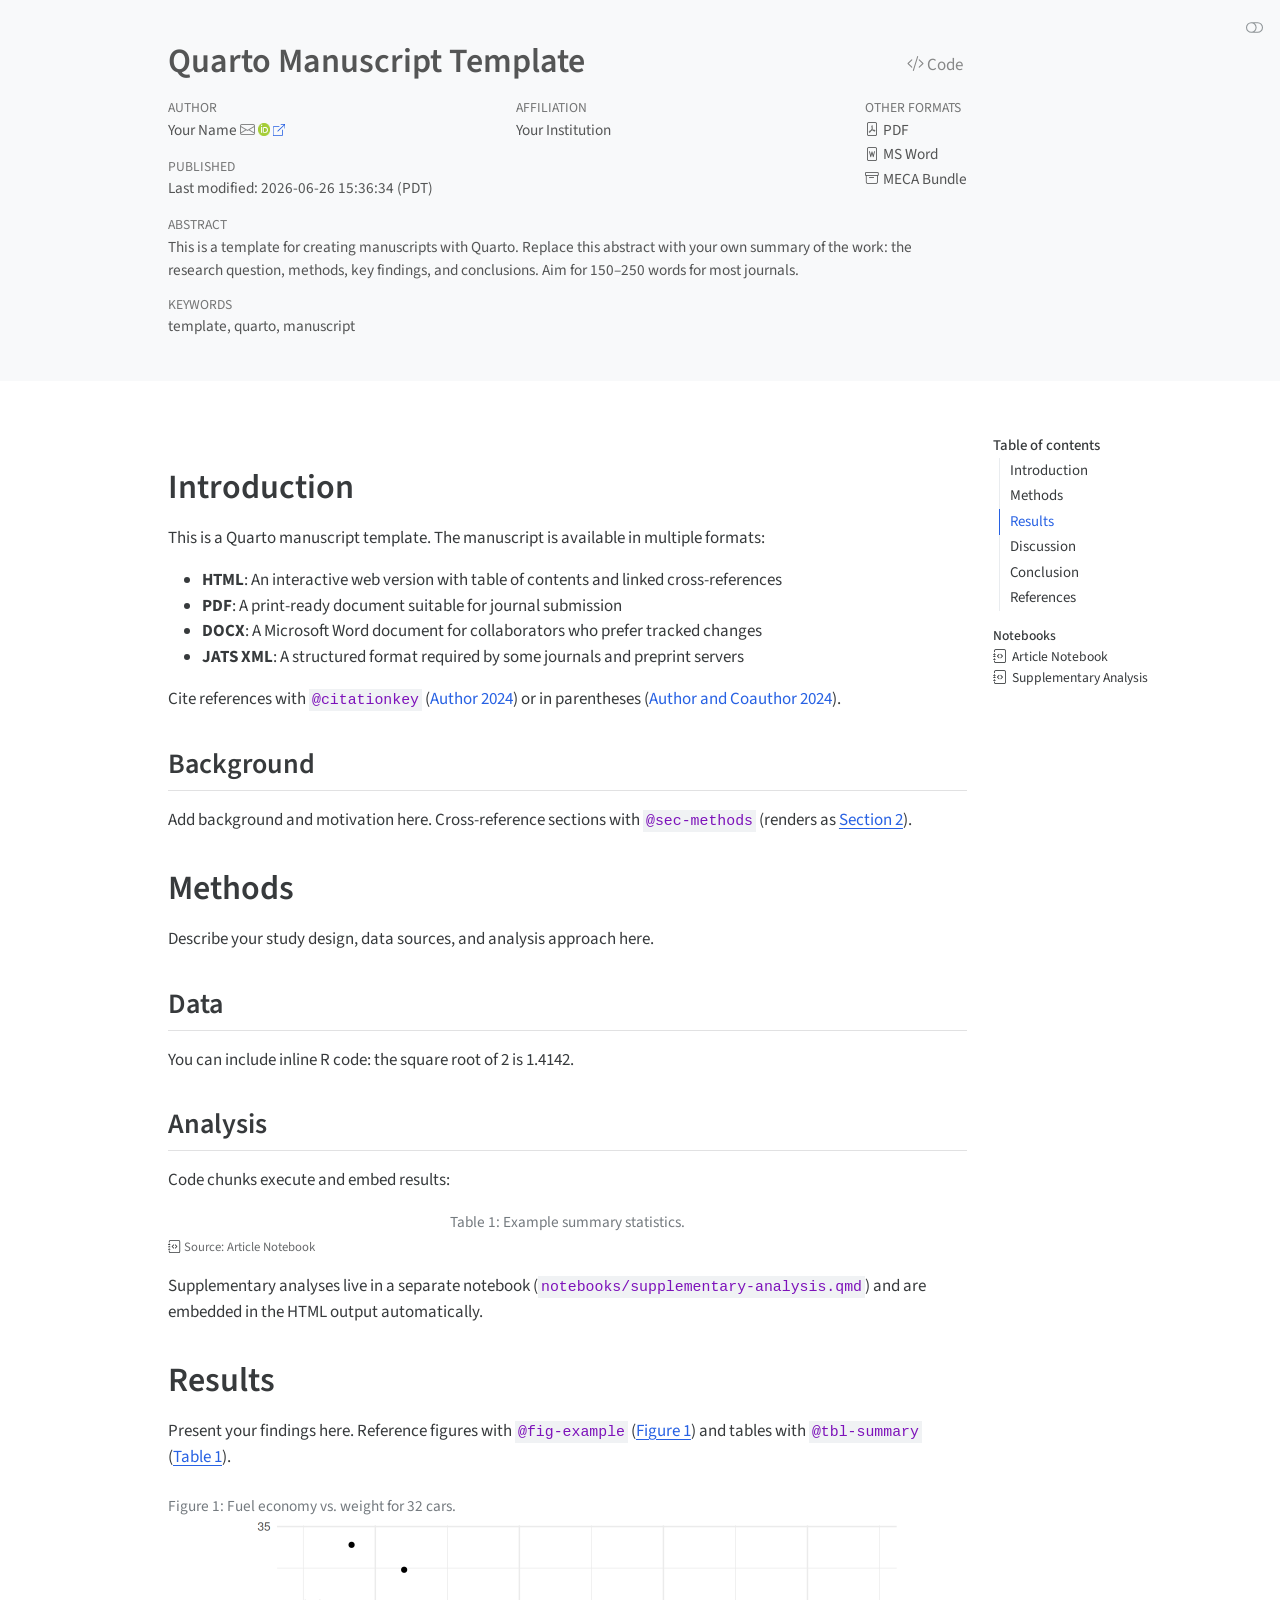
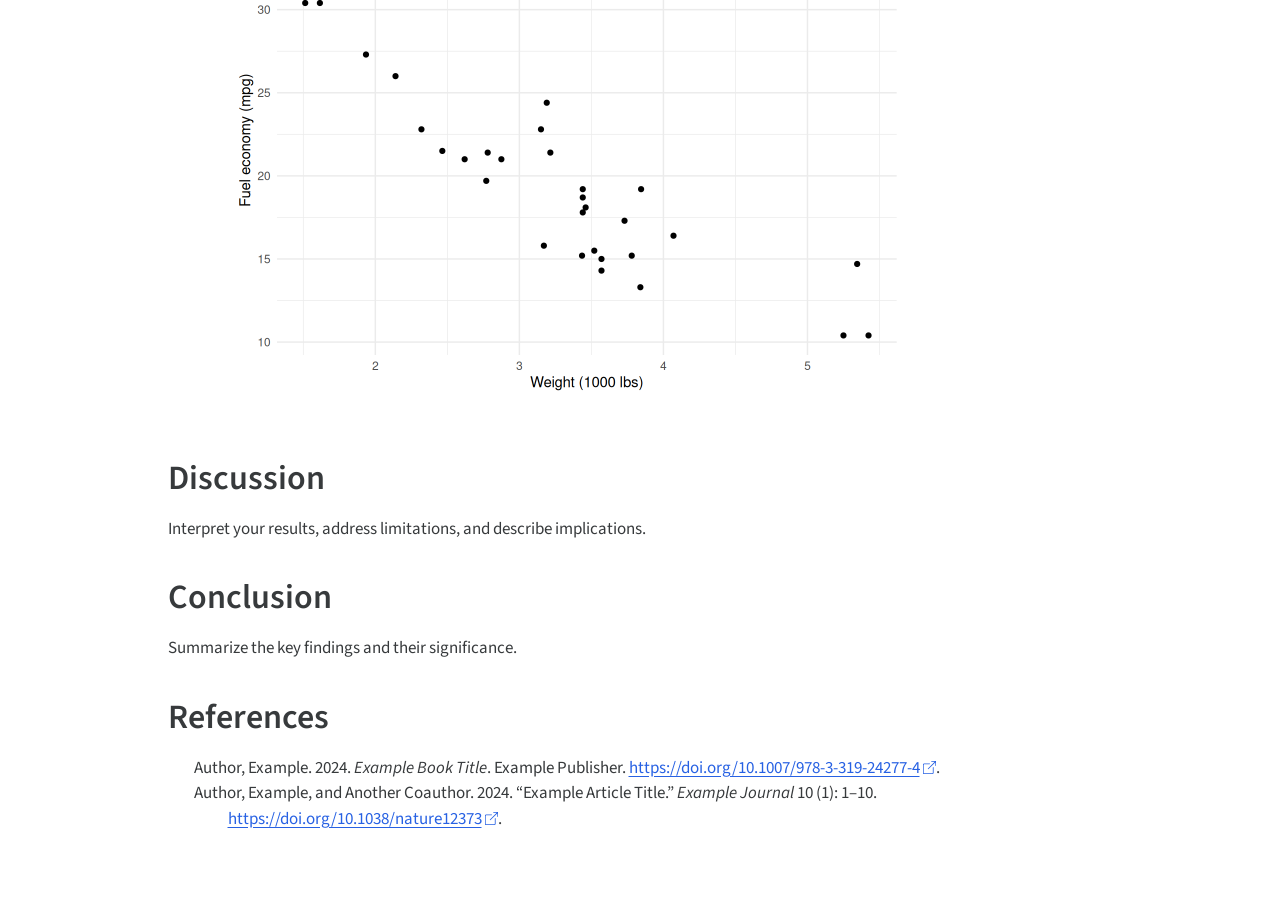
==== pr-preview/pr-2/index.html @ 38226bb6 "Deploy preview for PR 2 🛫" ====
<!DOCTYPE html>
<html xmlns="http://www.w3.org/1999/xhtml" lang="en" xml:lang="en"><head>

<meta charset="utf-8">
<meta name="generator" content="quarto-1.9.38">

<meta name="viewport" content="width=device-width, initial-scale=1.0, user-scalable=yes">

<meta name="author" content="Your Name">
<meta name="keywords" content="template, quarto, manuscript">

<title>Quarto Manuscript Template</title>
<style>
/* Default styles provided by pandoc.
** See https://pandoc.org/MANUAL.html#variables-for-html for config info.
*/
code{white-space: pre-wrap;}
span.smallcaps{font-variant: small-caps;}
div.columns{display: flex; gap: min(4vw, 1.5em);}
div.column{flex: auto; overflow-x: auto;}
div.hanging-indent{margin-left: 1.5em; text-indent: -1.5em;}
ul.task-list{list-style: none;}
ul.task-list li input[type="checkbox"] {
  width: 0.8em;
  margin: 0 0.8em 0.2em -1em; /* quarto-specific, see https://github.com/quarto-dev/quarto-cli/issues/4556 */ 
  vertical-align: middle;
}
/* CSS for syntax highlighting */
html { -webkit-text-size-adjust: 100%; }
pre > code.sourceCode { white-space: pre; position: relative; }
pre > code.sourceCode > span { display: inline-block; line-height: 1.25; }
pre > code.sourceCode > span:empty { height: 1.2em; }
.sourceCode { overflow: visible; }
code.sourceCode > span { color: inherit; text-decoration: inherit; }
div.sourceCode { margin: 1em 0; }
pre.sourceCode { margin: 0; }
@media screen {
div.sourceCode { overflow: auto; }
}
@media print {
pre > code.sourceCode { white-space: pre-wrap; }
pre > code.sourceCode > span { text-indent: -5em; padding-left: 5em; }
}
pre.numberSource code
  { counter-reset: source-line 0; }
pre.numberSource code > span
  { position: relative; left: -4em; counter-increment: source-line; }
pre.numberSource code > span > a:first-child::before
  { content: counter(source-line);
    position: relative; left: -1em; text-align: right; vertical-align: baseline;
    border: none; display: inline-block;
    -webkit-touch-callout: none; -webkit-user-select: none;
    -khtml-user-select: none; -moz-user-select: none;
    -ms-user-select: none; user-select: none;
    padding: 0 4px; width: 4em;
  }
pre.numberSource { margin-left: 3em;  padding-left: 4px; }
div.sourceCode
  {   }
@media screen {
pre > code.sourceCode > span > a:first-child::before { text-decoration: underline; }
}
/* CSS for citations */
div.csl-bib-body { }
div.csl-entry {
  clear: both;
}
.hanging-indent div.csl-entry {
  margin-left:2em;
  text-indent:-2em;
}
div.csl-left-margin {
  min-width:2em;
  float:left;
}
div.csl-right-inline {
  margin-left:2em;
  padding-left:1em;
}
div.csl-indent {
  margin-left: 2em;
}</style>


<script src="site_libs/clipboard/clipboard.min.js"></script>
<script src="site_libs/quarto-html/quarto.js" type="module"></script>
<script src="site_libs/quarto-html/tabsets/tabsets.js" type="module"></script>
<script src="site_libs/quarto-html/popper.min.js"></script>
<script src="site_libs/quarto-html/tippy.umd.min.js"></script>
<script src="site_libs/quarto-html/anchor.min.js"></script>
<link href="site_libs/quarto-html/tippy.css" rel="stylesheet">
<link href="site_libs/quarto-html/quarto-syntax-highlighting-c875dbb4c9335aca9cc352e974a4ec92.css" rel="stylesheet" class="quarto-color-scheme" id="quarto-text-highlighting-styles">
<link href="site_libs/quarto-html/quarto-syntax-highlighting-dark-c875dbb4c9335aca9cc352e974a4ec92.css" rel="stylesheet" class="quarto-color-scheme quarto-color-alternate" id="quarto-text-highlighting-styles">
<link href="site_libs/quarto-html/quarto-syntax-highlighting-c875dbb4c9335aca9cc352e974a4ec92.css" rel="stylesheet" class="quarto-color-scheme-extra" id="quarto-text-highlighting-styles">
<script src="site_libs/bootstrap/bootstrap.min.js"></script>
<link href="site_libs/bootstrap/bootstrap-icons.css" rel="stylesheet">
<link href="site_libs/bootstrap/bootstrap-bc018232470c792a21d55ba60b0a0cb7.min.css" rel="stylesheet" append-hash="true" class="quarto-color-scheme" id="quarto-bootstrap" data-mode="light">
<link href="site_libs/bootstrap/bootstrap-dark-ad9184bf8e36a418bfd6f385e3dc18bb.min.css" rel="stylesheet" append-hash="true" class="quarto-color-scheme quarto-color-alternate" id="quarto-bootstrap" data-mode="dark">
<link href="site_libs/bootstrap/bootstrap-bc018232470c792a21d55ba60b0a0cb7.min.css" rel="stylesheet" append-hash="true" class="quarto-color-scheme-extra" id="quarto-bootstrap" data-mode="light">
<script src="site_libs/quarto-contrib/glightbox/glightbox.min.js"></script>
<link href="site_libs/quarto-contrib/glightbox/glightbox.min.css" rel="stylesheet">
<link href="site_libs/quarto-contrib/glightbox/lightbox.css" rel="stylesheet">
<link href="site_libs/pagedtable-1.1/css/pagedtable.css" rel="stylesheet">
<script src="site_libs/pagedtable-1.1/js/pagedtable.js"></script>
<style>
div.callout-remark.callout {
  border-left-color: #AD1457;
}
div.callout-remark.callout-style-default .callout-header {
  background-color: rgba(173, 20, 87, 0.13);
}
div.callout-remark .callout-toggle::before {  background-image: url('data:image/svg+xml,<svg xmlns="http://www.w3.org/2000/svg" width="16" height="16" fill="rgb(33, 37, 41)" class="bi bi-chevron-down" viewBox="0 0 16 16"><path fill-rule="evenodd" d="M1.646 4.646a.5.5 0 0 1 .708 0L8 10.293l5.646-5.647a.5.5 0 0 1 .708.708l-6 6a.5.5 0 0 1-.708 0l-6-6a.5.5 0 0 1 0-.708z"/></svg>');}
div.callout-remark.callout-style-default .callout-icon::before, div.callout-remark.callout-titled .callout-icon::before {
  background-image: url('data:image/svg+xml,<svg xmlns="http://www.w3.org/2000/svg" width="16" height="16" fill="%23AD1457" class="bi bi-exclamation-triangle" viewBox="0 0 16 16"><path d="M7.938 2.016A.13.13 0 0 1 8.002 2a.13.13 0 0 1 .063.016.146.146 0 0 1 .054.057l6.857 11.667c.036.06.035.124.002.183a.163.163 0 0 1-.054.06.116.116 0 0 1-.066.017H1.146a.115.115 0 0 1-.066-.017.163.163 0 0 1-.054-.06.176.176 0 0 1 .002-.183L7.884 2.073a.147.147 0 0 1 .054-.057zm1.044-.45a1.13 1.13 0 0 0-1.96 0L.165 13.233c-.457.778.091 1.767.98 1.767h13.713c.889 0 1.438-.99.98-1.767L8.982 1.566z"/></svg>');
}
div.callout-def.callout {
  border-left-color: #1B5E20;
}
div.callout-def.callout-style-default .callout-header {
  background-color: rgba(27, 94, 32, 0.13);
}
div.callout-def .callout-toggle::before {  background-image: url('data:image/svg+xml,<svg xmlns="http://www.w3.org/2000/svg" width="16" height="16" fill="rgb(33, 37, 41)" class="bi bi-chevron-down" viewBox="0 0 16 16"><path fill-rule="evenodd" d="M1.646 4.646a.5.5 0 0 1 .708 0L8 10.293l5.646-5.647a.5.5 0 0 1 .708.708l-6 6a.5.5 0 0 1-.708 0l-6-6a.5.5 0 0 1 0-.708z"/></svg>');}
div.callout-def.callout-style-default .callout-icon::before, div.callout-def.callout-titled .callout-icon::before {
  background-image: url('data:image/svg+xml,<svg xmlns="http://www.w3.org/2000/svg" width="16" height="16" fill="%231B5E20" class="bi bi-exclamation-triangle" viewBox="0 0 16 16"><path d="M7.938 2.016A.13.13 0 0 1 8.002 2a.13.13 0 0 1 .063.016.146.146 0 0 1 .054.057l6.857 11.667c.036.06.035.124.002.183a.163.163 0 0 1-.054.06.116.116 0 0 1-.066.017H1.146a.115.115 0 0 1-.066-.017.163.163 0 0 1-.054-.06.176.176 0 0 1 .002-.183L7.884 2.073a.147.147 0 0 1 .054-.057zm1.044-.45a1.13 1.13 0 0 0-1.96 0L.165 13.233c-.457.778.091 1.767.98 1.767h13.713c.889 0 1.438-.99.98-1.767L8.982 1.566z"/></svg>');
}
div.callout-cor.callout {
  border-left-color: #00838F;
}
div.callout-cor.callout-style-default .callout-header {
  background-color: rgba(0, 131, 143, 0.13);
}
div.callout-cor .callout-toggle::before {  background-image: url('data:image/svg+xml,<svg xmlns="http://www.w3.org/2000/svg" width="16" height="16" fill="rgb(33, 37, 41)" class="bi bi-chevron-down" viewBox="0 0 16 16"><path fill-rule="evenodd" d="M1.646 4.646a.5.5 0 0 1 .708 0L8 10.293l5.646-5.647a.5.5 0 0 1 .708.708l-6 6a.5.5 0 0 1-.708 0l-6-6a.5.5 0 0 1 0-.708z"/></svg>');}
div.callout-cor.callout-style-default .callout-icon::before, div.callout-cor.callout-titled .callout-icon::before {
  background-image: url('data:image/svg+xml,<svg xmlns="http://www.w3.org/2000/svg" width="16" height="16" fill="%2300838F" class="bi bi-exclamation-triangle" viewBox="0 0 16 16"><path d="M7.938 2.016A.13.13 0 0 1 8.002 2a.13.13 0 0 1 .063.016.146.146 0 0 1 .054.057l6.857 11.667c.036.06.035.124.002.183a.163.163 0 0 1-.054.06.116.116 0 0 1-.066.017H1.146a.115.115 0 0 1-.066-.017.163.163 0 0 1-.054-.06.176.176 0 0 1 .002-.183L7.884 2.073a.147.147 0 0 1 .054-.057zm1.044-.45a1.13 1.13 0 0 0-1.96 0L.165 13.233c-.457.778.091 1.767.98 1.767h13.713c.889 0 1.438-.99.98-1.767L8.982 1.566z"/></svg>');
}
div.callout-lem.callout {
  border-left-color: #1565C0;
}
div.callout-lem.callout-style-default .callout-header {
  background-color: rgba(21, 101, 192, 0.13);
}
div.callout-lem .callout-toggle::before {  background-image: url('data:image/svg+xml,<svg xmlns="http://www.w3.org/2000/svg" width="16" height="16" fill="rgb(33, 37, 41)" class="bi bi-chevron-down" viewBox="0 0 16 16"><path fill-rule="evenodd" d="M1.646 4.646a.5.5 0 0 1 .708 0L8 10.293l5.646-5.647a.5.5 0 0 1 .708.708l-6 6a.5.5 0 0 1-.708 0l-6-6a.5.5 0 0 1 0-.708z"/></svg>');}
div.callout-lem.callout-style-default .callout-icon::before, div.callout-lem.callout-titled .callout-icon::before {
  background-image: url('data:image/svg+xml,<svg xmlns="http://www.w3.org/2000/svg" width="16" height="16" fill="%231565C0" class="bi bi-exclamation-triangle" viewBox="0 0 16 16"><path d="M7.938 2.016A.13.13 0 0 1 8.002 2a.13.13 0 0 1 .063.016.146.146 0 0 1 .054.057l6.857 11.667c.036.06.035.124.002.183a.163.163 0 0 1-.054.06.116.116 0 0 1-.066.017H1.146a.115.115 0 0 1-.066-.017.163.163 0 0 1-.054-.06.176.176 0 0 1 .002-.183L7.884 2.073a.147.147 0 0 1 .054-.057zm1.044-.45a1.13 1.13 0 0 0-1.96 0L.165 13.233c-.457.778.091 1.767.98 1.767h13.713c.889 0 1.438-.99.98-1.767L8.982 1.566z"/></svg>');
}
div.callout-exm.callout {
  border-left-color: #6A1B9A;
}
div.callout-exm.callout-style-default .callout-header {
  background-color: rgba(106, 27, 154, 0.13);
}
div.callout-exm .callout-toggle::before {  background-image: url('data:image/svg+xml,<svg xmlns="http://www.w3.org/2000/svg" width="16" height="16" fill="rgb(33, 37, 41)" class="bi bi-chevron-down" viewBox="0 0 16 16"><path fill-rule="evenodd" d="M1.646 4.646a.5.5 0 0 1 .708 0L8 10.293l5.646-5.647a.5.5 0 0 1 .708.708l-6 6a.5.5 0 0 1-.708 0l-6-6a.5.5 0 0 1 0-.708z"/></svg>');}
div.callout-exm.callout-style-default .callout-icon::before, div.callout-exm.callout-titled .callout-icon::before {
  background-image: url('data:image/svg+xml,<svg xmlns="http://www.w3.org/2000/svg" width="16" height="16" fill="%236A1B9A" class="bi bi-exclamation-triangle" viewBox="0 0 16 16"><path d="M7.938 2.016A.13.13 0 0 1 8.002 2a.13.13 0 0 1 .063.016.146.146 0 0 1 .054.057l6.857 11.667c.036.06.035.124.002.183a.163.163 0 0 1-.054.06.116.116 0 0 1-.066.017H1.146a.115.115 0 0 1-.066-.017.163.163 0 0 1-.054-.06.176.176 0 0 1 .002-.183L7.884 2.073a.147.147 0 0 1 .054-.057zm1.044-.45a1.13 1.13 0 0 0-1.96 0L.165 13.233c-.457.778.091 1.767.98 1.767h13.713c.889 0 1.438-.99.98-1.767L8.982 1.566z"/></svg>');
}
div.callout-cnj.callout {
  border-left-color: #558B2F;
}
div.callout-cnj.callout-style-default .callout-header {
  background-color: rgba(85, 139, 47, 0.13);
}
div.callout-cnj .callout-toggle::before {  background-image: url('data:image/svg+xml,<svg xmlns="http://www.w3.org/2000/svg" width="16" height="16" fill="rgb(33, 37, 41)" class="bi bi-chevron-down" viewBox="0 0 16 16"><path fill-rule="evenodd" d="M1.646 4.646a.5.5 0 0 1 .708 0L8 10.293l5.646-5.647a.5.5 0 0 1 .708.708l-6 6a.5.5 0 0 1-.708 0l-6-6a.5.5 0 0 1 0-.708z"/></svg>');}
div.callout-cnj.callout-style-default .callout-icon::before, div.callout-cnj.callout-titled .callout-icon::before {
  background-image: url('data:image/svg+xml,<svg xmlns="http://www.w3.org/2000/svg" width="16" height="16" fill="%23558B2F" class="bi bi-exclamation-triangle" viewBox="0 0 16 16"><path d="M7.938 2.016A.13.13 0 0 1 8.002 2a.13.13 0 0 1 .063.016.146.146 0 0 1 .054.057l6.857 11.667c.036.06.035.124.002.183a.163.163 0 0 1-.054.06.116.116 0 0 1-.066.017H1.146a.115.115 0 0 1-.066-.017.163.163 0 0 1-.054-.06.176.176 0 0 1 .002-.183L7.884 2.073a.147.147 0 0 1 .054-.057zm1.044-.45a1.13 1.13 0 0 0-1.96 0L.165 13.233c-.457.778.091 1.767.98 1.767h13.713c.889 0 1.438-.99.98-1.767L8.982 1.566z"/></svg>');
}
div.callout-proof.callout {
  border-left-color: #37474F;
}
div.callout-proof.callout-style-default .callout-header {
  background-color: rgba(55, 71, 79, 0.13);
}
div.callout-proof .callout-toggle::before {  background-image: url('data:image/svg+xml,<svg xmlns="http://www.w3.org/2000/svg" width="16" height="16" fill="rgb(33, 37, 41)" class="bi bi-chevron-down" viewBox="0 0 16 16"><path fill-rule="evenodd" d="M1.646 4.646a.5.5 0 0 1 .708 0L8 10.293l5.646-5.647a.5.5 0 0 1 .708.708l-6 6a.5.5 0 0 1-.708 0l-6-6a.5.5 0 0 1 0-.708z"/></svg>');}
div.callout-proof.callout-style-default .callout-icon::before, div.callout-proof.callout-titled .callout-icon::before {
  background-image: url('data:image/svg+xml,<svg xmlns="http://www.w3.org/2000/svg" width="16" height="16" fill="%2337474F" class="bi bi-exclamation-triangle" viewBox="0 0 16 16"><path d="M7.938 2.016A.13.13 0 0 1 8.002 2a.13.13 0 0 1 .063.016.146.146 0 0 1 .054.057l6.857 11.667c.036.06.035.124.002.183a.163.163 0 0 1-.054.06.116.116 0 0 1-.066.017H1.146a.115.115 0 0 1-.066-.017.163.163 0 0 1-.054-.06.176.176 0 0 1 .002-.183L7.884 2.073a.147.147 0 0 1 .054-.057zm1.044-.45a1.13 1.13 0 0 0-1.96 0L.165 13.233c-.457.778.091 1.767.98 1.767h13.713c.889 0 1.438-.99.98-1.767L8.982 1.566z"/></svg>');
}
div.callout-prp.callout {
  border-left-color: #827717;
}
div.callout-prp.callout-style-default .callout-header {
  background-color: rgba(130, 119, 23, 0.13);
}
div.callout-prp .callout-toggle::before {  background-image: url('data:image/svg+xml,<svg xmlns="http://www.w3.org/2000/svg" width="16" height="16" fill="rgb(33, 37, 41)" class="bi bi-chevron-down" viewBox="0 0 16 16"><path fill-rule="evenodd" d="M1.646 4.646a.5.5 0 0 1 .708 0L8 10.293l5.646-5.647a.5.5 0 0 1 .708.708l-6 6a.5.5 0 0 1-.708 0l-6-6a.5.5 0 0 1 0-.708z"/></svg>');}
div.callout-prp.callout-style-default .callout-icon::before, div.callout-prp.callout-titled .callout-icon::before {
  background-image: url('data:image/svg+xml,<svg xmlns="http://www.w3.org/2000/svg" width="16" height="16" fill="%23827717" class="bi bi-exclamation-triangle" viewBox="0 0 16 16"><path d="M7.938 2.016A.13.13 0 0 1 8.002 2a.13.13 0 0 1 .063.016.146.146 0 0 1 .054.057l6.857 11.667c.036.06.035.124.002.183a.163.163 0 0 1-.054.06.116.116 0 0 1-.066.017H1.146a.115.115 0 0 1-.066-.017.163.163 0 0 1-.054-.06.176.176 0 0 1 .002-.183L7.884 2.073a.147.147 0 0 1 .054-.057zm1.044-.45a1.13 1.13 0 0 0-1.96 0L.165 13.233c-.457.778.091 1.767.98 1.767h13.713c.889 0 1.438-.99.98-1.767L8.982 1.566z"/></svg>');
}
div.callout-exr.callout {
  border-left-color: #FFA500;
}
div.callout-exr.callout-style-default .callout-header {
  background-color: rgba(255, 165, 0, 0.13);
}
div.callout-exr .callout-toggle::before {  background-image: url('data:image/svg+xml,<svg xmlns="http://www.w3.org/2000/svg" width="16" height="16" fill="rgb(33, 37, 41)" class="bi bi-chevron-down" viewBox="0 0 16 16"><path fill-rule="evenodd" d="M1.646 4.646a.5.5 0 0 1 .708 0L8 10.293l5.646-5.647a.5.5 0 0 1 .708.708l-6 6a.5.5 0 0 1-.708 0l-6-6a.5.5 0 0 1 0-.708z"/></svg>');}
div.callout-exr.callout-style-default .callout-icon::before, div.callout-exr.callout-titled .callout-icon::before {
  background-image: url('data:image/svg+xml,<svg xmlns="http://www.w3.org/2000/svg" width="16" height="16" fill="%23FFA500" class="bi bi-exclamation-triangle" viewBox="0 0 16 16"><path d="M7.938 2.016A.13.13 0 0 1 8.002 2a.13.13 0 0 1 .063.016.146.146 0 0 1 .054.057l6.857 11.667c.036.06.035.124.002.183a.163.163 0 0 1-.054.06.116.116 0 0 1-.066.017H1.146a.115.115 0 0 1-.066-.017.163.163 0 0 1-.054-.06.176.176 0 0 1 .002-.183L7.884 2.073a.147.147 0 0 1 .054-.057zm1.044-.45a1.13 1.13 0 0 0-1.96 0L.165 13.233c-.457.778.091 1.767.98 1.767h13.713c.889 0 1.438-.99.98-1.767L8.982 1.566z"/></svg>');
}
div.callout-solution.callout {
  border-left-color: #4E342E;
}
div.callout-solution.callout-style-default .callout-header {
  background-color: rgba(78, 52, 46, 0.13);
}
div.callout-solution .callout-toggle::before {  background-image: url('data:image/svg+xml,<svg xmlns="http://www.w3.org/2000/svg" width="16" height="16" fill="rgb(33, 37, 41)" class="bi bi-chevron-down" viewBox="0 0 16 16"><path fill-rule="evenodd" d="M1.646 4.646a.5.5 0 0 1 .708 0L8 10.293l5.646-5.647a.5.5 0 0 1 .708.708l-6 6a.5.5 0 0 1-.708 0l-6-6a.5.5 0 0 1 0-.708z"/></svg>');}
div.callout-solution.callout-style-default .callout-icon::before, div.callout-solution.callout-titled .callout-icon::before {
  background-image: url('data:image/svg+xml,<svg xmlns="http://www.w3.org/2000/svg" width="16" height="16" fill="%234E342E" class="bi bi-exclamation-triangle" viewBox="0 0 16 16"><path d="M7.938 2.016A.13.13 0 0 1 8.002 2a.13.13 0 0 1 .063.016.146.146 0 0 1 .054.057l6.857 11.667c.036.06.035.124.002.183a.163.163 0 0 1-.054.06.116.116 0 0 1-.066.017H1.146a.115.115 0 0 1-.066-.017.163.163 0 0 1-.054-.06.176.176 0 0 1 .002-.183L7.884 2.073a.147.147 0 0 1 .054-.057zm1.044-.45a1.13 1.13 0 0 0-1.96 0L.165 13.233c-.457.778.091 1.767.98 1.767h13.713c.889 0 1.438-.99.98-1.767L8.982 1.566z"/></svg>');
}
</style>


<link rel="stylesheet" href="styles.css">
<meta name="citation_title" content="Quarto Manuscript Template">
<meta name="citation_abstract" content="This is a template for creating manuscripts with Quarto. Replace this
abstract with your own summary of the work: the research question,
methods, key findings, and conclusions. Aim for 150--250 words for
most journals.
">
<meta name="citation_keywords" content="template,quarto,manuscript">
<meta name="citation_author" content="Your Name">
<meta name="citation_publication_date" content="2026-06-26">
<meta name="citation_cover_date" content="2026-06-26">
<meta name="citation_year" content="2026">
<meta name="citation_online_date" content="2026-06-26">
<meta name="citation_language" content="en">
<meta name="citation_reference" content="citation_title=Example book title;,citation_author=Example Author;,citation_publication_date=2024;,citation_cover_date=2024;,citation_year=2024;,citation_doi=10.1007/978-3-319-24277-4;">
<meta name="citation_reference" content="citation_title=Example article title;,citation_author=Example Author;,citation_author=Another Coauthor;,citation_publication_date=2024;,citation_cover_date=2024;,citation_year=2024;,citation_issue=1;,citation_doi=10.1038/nature12373;,citation_volume=10;,citation_journal_title=Example Journal;,citation_publisher=Example Publisher;">
</head>

<body class="quarto-light"><script id="quarto-html-before-body" type="application/javascript">
    const toggleBodyColorMode = (bsSheetEl) => {
      const mode = bsSheetEl.getAttribute("data-mode");
      const bodyEl = window.document.querySelector("body");
      if (mode === "dark") {
        bodyEl.classList.add("quarto-dark");
        bodyEl.classList.remove("quarto-light");
      } else {
        bodyEl.classList.add("quarto-light");
        bodyEl.classList.remove("quarto-dark");
      }
    }
    const toggleBodyColorPrimary = () => {
      const bsSheetEl = window.document.querySelector("link#quarto-bootstrap:not([rel=disabled-stylesheet])");
      if (bsSheetEl) {
        toggleBodyColorMode(bsSheetEl);
      }
    }
    const setColorSchemeToggle = (alternate) => {
      const toggles = window.document.querySelectorAll('.quarto-color-scheme-toggle');
      for (let i=0; i < toggles.length; i++) {
        const toggle = toggles[i];
        if (toggle) {
          if (alternate) {
            toggle.classList.add("alternate");
          } else {
            toggle.classList.remove("alternate");
          }
        }
      }
    };
    const toggleColorMode = (alternate) => {
      // Switch the stylesheets
      const primaryStylesheets = window.document.querySelectorAll('link.quarto-color-scheme:not(.quarto-color-alternate)');
      const alternateStylesheets = window.document.querySelectorAll('link.quarto-color-scheme.quarto-color-alternate');
      manageTransitions('#quarto-margin-sidebar .nav-link', false);
      if (alternate) {
        // note: dark is layered on light, we don't disable primary!
        enableStylesheet(alternateStylesheets);
        for (const sheetNode of alternateStylesheets) {
          if (sheetNode.id === "quarto-bootstrap") {
            toggleBodyColorMode(sheetNode);
          }
        }
      } else {
        disableStylesheet(alternateStylesheets);
        enableStylesheet(primaryStylesheets)
        toggleBodyColorPrimary();
      }
      manageTransitions('#quarto-margin-sidebar .nav-link', true);
      // Switch the toggles
      setColorSchemeToggle(alternate)
      // Hack to workaround the fact that safari doesn't
      // properly recolor the scrollbar when toggling (#1455)
      if (navigator.userAgent.indexOf('Safari') > 0 && navigator.userAgent.indexOf('Chrome') == -1) {
        manageTransitions("body", false);
        window.scrollTo(0, 1);
        setTimeout(() => {
          window.scrollTo(0, 0);
          manageTransitions("body", true);
        }, 40);
      }
    }
    const disableStylesheet = (stylesheets) => {
      for (let i=0; i < stylesheets.length; i++) {
        const stylesheet = stylesheets[i];
        stylesheet.rel = 'disabled-stylesheet';
      }
    }
    const enableStylesheet = (stylesheets) => {
      for (let i=0; i < stylesheets.length; i++) {
        const stylesheet = stylesheets[i];
        if(stylesheet.rel !== 'stylesheet') { // for Chrome, which will still FOUC without this check
          stylesheet.rel = 'stylesheet';
        }
      }
    }
    const manageTransitions = (selector, allowTransitions) => {
      const els = window.document.querySelectorAll(selector);
      for (let i=0; i < els.length; i++) {
        const el = els[i];
        if (allowTransitions) {
          el.classList.remove('notransition');
        } else {
          el.classList.add('notransition');
        }
      }
    }
    const isFileUrl = () => {
      return window.location.protocol === 'file:';
    }
    const hasAlternateSentinel = () => {
      let styleSentinel = getColorSchemeSentinel();
      if (styleSentinel !== null) {
        return styleSentinel === "alternate";
      } else {
        return false;
      }
    }
    const setStyleSentinel = (alternate) => {
      const value = alternate ? "alternate" : "default";
      if (!isFileUrl()) {
        window.localStorage.setItem("quarto-color-scheme", value);
      } else {
        localAlternateSentinel = value;
      }
    }
    const getColorSchemeSentinel = () => {
      if (!isFileUrl()) {
        const storageValue = window.localStorage.getItem("quarto-color-scheme");
        return storageValue != null ? storageValue : localAlternateSentinel;
      } else {
        return localAlternateSentinel;
      }
    }
    const toggleGiscusIfUsed = (isAlternate, darkModeDefault) => {
      const baseTheme = document.querySelector('#giscus-base-theme')?.value ?? 'light';
      const alternateTheme = document.querySelector('#giscus-alt-theme')?.value ?? 'dark';
      let newTheme = '';
      if(authorPrefersDark) {
        newTheme = isAlternate ? baseTheme : alternateTheme;
      } else {
        newTheme = isAlternate ? alternateTheme : baseTheme;
      }
      const changeGiscusTheme = () => {
        // From: https://github.com/giscus/giscus/issues/336
        const sendMessage = (message) => {
          const iframe = document.querySelector('iframe.giscus-frame');
          if (!iframe) return;
          iframe.contentWindow.postMessage({ giscus: message }, 'https://giscus.app');
        }
        sendMessage({
          setConfig: {
            theme: newTheme
          }
        });
      }
      const isGiscussLoaded = window.document.querySelector('iframe.giscus-frame') !== null;
      if (isGiscussLoaded) {
        changeGiscusTheme();
      }
    };
    const authorPrefersDark = false;
    const darkModeDefault = authorPrefersDark;
      document.querySelector('link#quarto-text-highlighting-styles.quarto-color-scheme-extra').rel = 'disabled-stylesheet';
      document.querySelector('link#quarto-bootstrap.quarto-color-scheme-extra').rel = 'disabled-stylesheet';
    let localAlternateSentinel = darkModeDefault ? 'alternate' : 'default';
    // Dark / light mode switch
    window.quartoToggleColorScheme = () => {
      // Read the current dark / light value
      let toAlternate = !hasAlternateSentinel();
      toggleColorMode(toAlternate);
      setStyleSentinel(toAlternate);
      toggleGiscusIfUsed(toAlternate, darkModeDefault);
      window.dispatchEvent(new Event('resize'));
    };
    // Switch to dark mode if need be
    if (hasAlternateSentinel()) {
      toggleColorMode(true);
    } else {
      toggleColorMode(false);
    }
  </script>

<header id="title-block-header" class="quarto-title-block default page-columns page-full">
  <div class="quarto-title-banner page-columns page-full">
    <div class="quarto-title column-body">
      <div class="quarto-title-block"><div><h1 class="title">Quarto Manuscript Template</h1><button type="button" class="btn code-tools-button" id="quarto-code-tools-source"><i class="bi"></i> Code</button></div></div>
          </div>

    
    <div class="quarto-title-meta-container">
      <div class="quarto-title-meta-column-start">
            <div class="quarto-title-meta-author">
          <div class="quarto-title-meta-heading">Author</div>
          <div class="quarto-title-meta-heading">Affiliation</div>
          
                <div class="quarto-title-meta-contents">
            <p class="author">Your Name <a href="mailto:your.email@example.com" class="quarto-title-author-email"><i class="bi bi-envelope"></i></a> <a href="https://orcid.org/0000-0000-0000-0000" class="quarto-title-author-orcid"> <img src="[data-uri]"></a></p>
          </div>
                <div class="quarto-title-meta-contents">
                    <p class="affiliation">
                        Your Institution
                      </p>
                  </div>
                    </div>
        
        <div class="quarto-title-meta">

                      
                <div>
            <div class="quarto-title-meta-heading">Published</div>
            <div class="quarto-title-meta-contents">
              <p class="date">Last modified: 2026-06-26 15:36:34 (PDT)</p>
            </div>
          </div>
          
                
              </div>
      </div>
      <div class="quarto-title-meta-column-end quarto-other-formats-target">
      <div class="quarto-alternate-formats"><div class="quarto-title-meta-heading">Other Formats</div><div class="quarto-title-meta-contents"><p><a href="index.pdf"><i class="bi bi-file-pdf"></i>PDF</a></p></div><div class="quarto-title-meta-contents"><p><a href="index.docx"><i class="bi bi-file-word"></i>MS Word</a></p></div><div class="quarto-title-meta-contents"><p><a href="index-meca.zip" data-meca-link="true"><i class="bi bi-archive"></i>MECA Bundle</a></p></div></div></div>
    </div>

    <div>
      <div class="abstract">
        <div class="block-title">Abstract</div>
        <p>This is a template for creating manuscripts with Quarto. Replace this abstract with your own summary of the work: the research question, methods, key findings, and conclusions. Aim for 150–250 words for most journals.</p>
      </div>
    </div>

    <div>
      <div class="keywords">
        <div class="block-title">Keywords</div>
        <p>template, quarto, manuscript</p>
      </div>
    </div>

    <div class="quarto-other-links-text-target">
    </div>  </div>
</header><div id="quarto-content" class="page-columns page-rows-contents page-layout-article">
<div id="quarto-margin-sidebar" class="sidebar margin-sidebar">
  <nav id="TOC" role="doc-toc" class="toc-active">
    <h2 id="toc-title">Table of contents</h2>
   
  <ul>
  <li><a href="#sec-intro" id="toc-sec-intro" class="nav-link active" data-scroll-target="#sec-intro">Introduction</a>
  <ul class="collapse">
  <li><a href="#background" id="toc-background" class="nav-link" data-scroll-target="#background">Background</a></li>
  </ul></li>
  <li><a href="#sec-methods" id="toc-sec-methods" class="nav-link" data-scroll-target="#sec-methods">Methods</a>
  <ul class="collapse">
  <li><a href="#data" id="toc-data" class="nav-link" data-scroll-target="#data">Data</a></li>
  <li><a href="#analysis" id="toc-analysis" class="nav-link" data-scroll-target="#analysis">Analysis</a></li>
  </ul></li>
  <li><a href="#sec-results" id="toc-sec-results" class="nav-link" data-scroll-target="#sec-results">Results</a></li>
  <li><a href="#sec-discussion" id="toc-sec-discussion" class="nav-link" data-scroll-target="#sec-discussion">Discussion</a></li>
  <li><a href="#sec-conclusion" id="toc-sec-conclusion" class="nav-link" data-scroll-target="#sec-conclusion">Conclusion</a></li>
  <li><a href="#references" id="toc-references" class="nav-link" data-scroll-target="#references">References</a></li>
  </ul>
<div class="quarto-alternate-notebooks"><h2>Notebooks</h2><ul><li><a href="index-preview.html"><i class="bi bi-journal-code"></i>Article Notebook</a></li><li><a href="notebooks/supplementary-analysis-preview.html"><i class="bi bi-journal-code"></i>Supplementary Analysis</a></li></ul></div></nav>
</div>
<main class="content quarto-banner-title-block" id="quarto-document-content">




  


<section id="sec-intro" class="level1">
<h1>Introduction</h1>
<p>This is a Quarto manuscript template. The manuscript is available in multiple formats:</p>
<ul>
<li><strong>HTML</strong>: An interactive web version with table of contents and linked cross-references</li>
<li><strong>PDF</strong>: A print-ready document suitable for journal submission</li>
<li><strong>DOCX</strong>: A Microsoft Word document for collaborators who prefer tracked changes</li>
<li><strong>JATS XML</strong>: A structured format required by some journals and preprint servers</li>
</ul>
<p>Cite references with <code>@citationkey</code> <span class="citation" data-cites="example2024">(<a href="#ref-example2024" role="doc-biblioref">Author 2024</a>)</span> or in parentheses <span class="citation" data-cites="example-article2024">(<a href="#ref-example-article2024" role="doc-biblioref">Author and Coauthor 2024</a>)</span>.</p>
<section id="background" class="level2">
<h2 class="anchored" data-anchor-id="background">Background</h2>
<p>Add background and motivation here. Cross-reference sections with <code>@sec-methods</code> (renders as <a href="#sec-methods" class="quarto-xref">Section&nbsp;2</a>).</p>
</section>
</section>
<section id="sec-methods" class="level1">
<h1>Methods</h1>
<p>Describe your study design, data sources, and analysis approach here.</p>
<section id="data" class="level2">
<h2 class="anchored" data-anchor-id="data">Data</h2>
<p>You can include inline R code: the square root of 2 is 1.4142.</p>
</section>
<section id="analysis" class="level2">
<h2 class="anchored" data-anchor-id="analysis">Analysis</h2>
<p>Code chunks execute and embed results:</p>
<div id="tbl-summary" class="cell quarto-float quarto-figure quarto-figure-center anchored">
<figure class="quarto-float quarto-float-tbl figure">
<figcaption class="quarto-float-caption-top quarto-float-caption quarto-float-tbl" id="tbl-summary-caption-0ceaefa1-69ba-4598-a22c-09a6ac19f8ca">
Table&nbsp;1: Example summary statistics.
</figcaption>
<div aria-describedby="tbl-summary-caption-0ceaefa1-69ba-4598-a22c-09a6ac19f8ca">
<div>

</div>
</div>
</figure>
<a class="quarto-notebook-link" id="nblink-1" href="index-preview.html#tbl-summary">Source: Article Notebook</a></div>
<p>Supplementary analyses live in a separate notebook (<code>notebooks/supplementary-analysis.qmd</code>) and are embedded in the HTML output automatically.</p>
</section>
</section>
<section id="sec-results" class="level1">
<h1>Results</h1>
<p>Present your findings here. Reference figures with <code>@fig-example</code> (<a href="#fig-example" class="quarto-xref">Figure&nbsp;1</a>) and tables with <code>@tbl-summary</code> (<a href="#tbl-summary" class="quarto-xref">Table&nbsp;1</a>).</p>
<div id="cell-fig-example" class="cell">
<div class="cell-output-display">
<div id="fig-example" class="quarto-float quarto-figure quarto-figure-center anchored" alt="Scatter plot showing a negative relationship between car weight (x-axis) and fuel economy in miles per gallon (y-axis).">
<figure class="quarto-float quarto-float-fig figure">
<figcaption class="quarto-float-caption-top quarto-float-caption quarto-float-fig" id="fig-example-caption-0ceaefa1-69ba-4598-a22c-09a6ac19f8ca">
Figure&nbsp;1: Fuel economy vs.&nbsp;weight for 32 cars.
</figcaption>
<div aria-describedby="fig-example-caption-0ceaefa1-69ba-4598-a22c-09a6ac19f8ca">
<a href="index_files/figure-html/fig-example-1.png" class="lightbox" data-gallery="quarto-lightbox-gallery-1" title="Figure&nbsp;1: Fuel economy vs.&nbsp;weight for 32 cars."><img src="index_files/figure-html/fig-example-1.png" class="img-fluid figure-img" alt="Scatter plot showing a negative relationship between car weight (x-axis) and fuel economy in miles per gallon (y-axis)." width="672"></a>
</div>
</figure>
</div>
</div>
</div>
</section>
<section id="sec-discussion" class="level1">
<h1>Discussion</h1>
<p>Interpret your results, address limitations, and describe implications.</p>
</section>
<section id="sec-conclusion" class="level1">
<h1>Conclusion</h1>
<p>Summarize the key findings and their significance.</p>
</section>
<section id="references" class="level1 unnumbered">
<h1 class="unnumbered">References</h1>
<div id="refs" class="references csl-bib-body hanging-indent" role="list">
<div id="ref-example2024" class="csl-entry" role="listitem">
Author, Example. 2024. <em>Example Book Title</em>. Example Publisher. <a href="https://doi.org/10.1007/978-3-319-24277-4">https://doi.org/10.1007/978-3-319-24277-4</a>.
</div>
<div id="ref-example-article2024" class="csl-entry" role="listitem">
Author, Example, and Another Coauthor. 2024. <span>“Example Article Title.”</span> <em>Example Journal</em> 10 (1): 1–10. <a href="https://doi.org/10.1038/nature12373">https://doi.org/10.1038/nature12373</a>.
</div>
</div>
<!-- -->

<script>
const theoremLikeClasses = new Set([
  "thm",
  "theorem",
  "lem",
  "lemma",
  "cor",
  "corollary",
  "prp",
  "proposition",
  "cnj",
  "conjecture",
  "def",
  "definition",
  "exm",
  "example",
  "exr",
  "exercise",
  "proof",
  "remark",
  "solution"
]);
const inlineAnchorSeparator = "\u00A0";
const maxAnchorRetryAttempts = 5;
const anchorRetryDelayMs = 50;

const isTheoremLikeDiv = (div) =>
  Array.from(div.classList).some((className) => theoremLikeClasses.has(className));

const addTheoremLikeDivAnchors = () => {
  for (const theoremDiv of window.document.querySelectorAll("div[id]")) {
    if (!isTheoremLikeDiv(theoremDiv)) {
      continue;
    }

    if (!theoremDiv.classList.contains("anchored")) {
      theoremDiv.classList.add("anchored");
    }

    if (!theoremDiv.dataset.anchorId) {
      theoremDiv.dataset.anchorId = theoremDiv.id;
    }
  }
};

const ensureSectionHeadingAnchorAttributes = () => {
  for (const sectionHeading of window.document.querySelectorAll(
    "section[id] > h1, section[id] > h2, section[id] > h3, section[id] > h4, section[id] > h5, section[id] > h6"
  )) {
    if (!sectionHeading.classList.contains("anchored")) {
      sectionHeading.classList.add("anchored");
    }

    if (!sectionHeading.dataset.anchorId) {
      sectionHeading.dataset.anchorId = sectionHeading.parentElement.id;
    }
  }
};

const normalizeInternalAnchorLinkIcons = () => {
  for (const link of window.document.querySelectorAll(
    "a.anchorjs-link, a.quarto-xref"
  )) {
    if (link.classList.contains("quarto-xref")) {
      link.classList.add("no-external");
      link.classList.remove("external");
      continue;
    }

    const href = link.getAttribute("href") || "";
    if (!href.startsWith("#")) {
      continue;
    }

    link.classList.add("no-external");
    link.classList.remove("external");
  }
};

const moveTheoremDivAnchorsInline = () => {
  let hasPendingAnchors = false;

  for (const theoremDiv of window.document.querySelectorAll("div[id]")) {
    if (!isTheoremLikeDiv(theoremDiv)) {
      continue;
    }

    const theoremTitle = theoremDiv.querySelector(".theorem-title");
    if (!theoremTitle) {
      continue;
    }

    const anchorLink = Array.from(
      theoremDiv.querySelectorAll("a.anchorjs-link")
    ).find((link) => {
      const href = link.getAttribute("href") || "";
      return href === `#${theoremDiv.id}` || href.endsWith(`#${theoremDiv.id}`);
    });

    if (anchorLink && anchorLink.parentElement === theoremTitle) {
      continue;
    }

    if (!anchorLink) {
      hasPendingAnchors = true;
      continue;
    }

    anchorLink.classList.remove("external");
    theoremTitle.append(inlineAnchorSeparator);
    theoremTitle.append(anchorLink);
  }

  return hasPendingAnchors;
};

const moveTheoremDivAnchorsInlineWithRetry = (
  attemptsRemaining = maxAnchorRetryAttempts
) => {
  const hasPendingAnchors = moveTheoremDivAnchorsInline();
  if (hasPendingAnchors && attemptsRemaining > 0) {
    window.setTimeout(() => {
      moveTheoremDivAnchorsInlineWithRetry(attemptsRemaining - 1);
    }, anchorRetryDelayMs);
  }
};

if (window.document.readyState === "loading") {
  window.document.addEventListener("DOMContentLoaded", () => {
    addTheoremLikeDivAnchors();
    ensureSectionHeadingAnchorAttributes();
    normalizeInternalAnchorLinkIcons();
    moveTheoremDivAnchorsInlineWithRetry();
  });
} else {
  addTheoremLikeDivAnchors();
  ensureSectionHeadingAnchorAttributes();
  normalizeInternalAnchorLinkIcons();
  moveTheoremDivAnchorsInlineWithRetry();
}

window.addEventListener("load", () => {
  normalizeInternalAnchorLinkIcons();
  moveTheoremDivAnchorsInlineWithRetry();
});
</script>

<script>
const defaultAnchorIconFallback = "#";

function getDefaultAnchorTemplate() {
  const defaultAnchor = document.querySelector("a.anchorjs-link[data-anchorjs-icon]");
  if (!defaultAnchor) {
    return null;
  }

  return {
    icon: defaultAnchor.getAttribute("data-anchorjs-icon"),
    style: defaultAnchor.getAttribute("style")
  };
}

function alignEquationAnchorWithDefault(anchor, template) {
  if (!anchor) {
    return;
  }

  anchor.classList.remove("external");

  if (template && template.icon) {
    anchor.setAttribute("data-anchorjs-icon", template.icon);
    anchor.textContent = "";
  } else if (!anchor.textContent) {
    anchor.textContent = defaultAnchorIconFallback;
  }

  if (template && template.style) {
    anchor.setAttribute("style", template.style);
  } else {
    anchor.removeAttribute("style");
  }
}

function alignEquationAnchorsWithDefault() {
  const template = getDefaultAnchorTemplate();
  document.querySelectorAll("a.equation-anchor").forEach(function (anchor) {
    alignEquationAnchorWithDefault(anchor, template);
  });
}

document.addEventListener("DOMContentLoaded", function () {
  const equations = document.querySelectorAll("span[id^='eq-']");
  equations.forEach(function (equation) {
    if (equation.querySelector(".equation-anchor")) {
      return;
    }

    if (!equation.querySelector(".math.display")) {
      return;
    }

    const id = equation.getAttribute("id");
    if (!id) {
      return;
    }

    equation.classList.add("equation-anchor-target");

    const anchor = document.createElement("a");
    anchor.className = "equation-anchor anchorjs-link";
    anchor.href = "#" + id;
    anchor.setAttribute("aria-label", "Permalink to this equation");
    equation.appendChild(anchor);
  });

  alignEquationAnchorsWithDefault();
});

window.addEventListener("load", alignEquationAnchorsWithDefault);
</script>

</section>

</main>
<!-- /main column -->
<script id="quarto-html-after-body" type="application/javascript">
  window.document.addEventListener("DOMContentLoaded", function (event) {
    // Ensure there is a toggle, if there isn't float one in the top right
    if (window.document.querySelector('.quarto-color-scheme-toggle') === null) {
      const a = window.document.createElement('a');
      a.classList.add('top-right');
      a.classList.add('quarto-color-scheme-toggle');
      a.href = "";
      a.onclick = function() { try { window.quartoToggleColorScheme(); } catch {} return false; };
      const i = window.document.createElement("i");
      i.classList.add('bi');
      a.appendChild(i);
      window.document.body.appendChild(a);
    }
    setColorSchemeToggle(hasAlternateSentinel())
    const icon = "";
    const anchorJS = new window.AnchorJS();
    anchorJS.options = {
      placement: 'right',
      icon: icon
    };
    anchorJS.add('.anchored');
    const isCodeAnnotation = (el) => {
      for (const clz of el.classList) {
        if (clz.startsWith('code-annotation-')) {                     
          return true;
        }
      }
      return false;
    }
    const onCopySuccess = function(e) {
      // button target
      const button = e.trigger;
      // don't keep focus
      button.blur();
      // flash "checked"
      button.classList.add('code-copy-button-checked');
      var currentTitle = button.getAttribute("title");
      button.setAttribute("title", "Copied!");
      let tooltip;
      if (window.bootstrap) {
        button.setAttribute("data-bs-toggle", "tooltip");
        button.setAttribute("data-bs-placement", "left");
        button.setAttribute("data-bs-title", "Copied!");
        tooltip = new bootstrap.Tooltip(button, 
          { trigger: "manual", 
            customClass: "code-copy-button-tooltip",
            offset: [0, -8]});
        tooltip.show();    
      }
      setTimeout(function() {
        if (tooltip) {
          tooltip.hide();
          button.removeAttribute("data-bs-title");
          button.removeAttribute("data-bs-toggle");
          button.removeAttribute("data-bs-placement");
        }
        button.setAttribute("title", currentTitle);
        button.classList.remove('code-copy-button-checked');
      }, 1000);
      // clear code selection
      e.clearSelection();
    }
    const getTextToCopy = function(trigger) {
      const outerScaffold = trigger.parentElement.cloneNode(true);
      const codeEl = outerScaffold.querySelector('code');
      for (const childEl of codeEl.children) {
        if (isCodeAnnotation(childEl)) {
          childEl.remove();
        }
      }
      return codeEl.innerText;
    }
    const clipboard = new window.ClipboardJS('.code-copy-button:not([data-in-quarto-modal])', {
      text: getTextToCopy
    });
    clipboard.on('success', onCopySuccess);
    if (window.document.getElementById('quarto-embedded-source-code-modal')) {
      const clipboardModal = new window.ClipboardJS('.code-copy-button[data-in-quarto-modal]', {
        text: getTextToCopy,
        container: window.document.getElementById('quarto-embedded-source-code-modal')
      });
      clipboardModal.on('success', onCopySuccess);
    }
    const viewSource = window.document.getElementById('quarto-view-source') ||
                       window.document.getElementById('quarto-code-tools-source');
    if (viewSource) {
      const sourceUrl = viewSource.getAttribute("data-quarto-source-url");
      viewSource.addEventListener("click", function(e) {
        if (sourceUrl) {
          // rstudio viewer pane
          if (/\bcapabilities=\b/.test(window.location)) {
            window.open(sourceUrl);
          } else {
            window.location.href = sourceUrl;
          }
        } else {
          const modal = new bootstrap.Modal(document.getElementById('quarto-embedded-source-code-modal'));
          modal.show();
        }
        return false;
      });
    }
    function toggleCodeHandler(show) {
      return function(e) {
        const detailsSrc = window.document.querySelectorAll(".cell > details > .sourceCode");
        for (let i=0; i<detailsSrc.length; i++) {
          const details = detailsSrc[i].parentElement;
          if (show) {
            details.open = true;
          } else {
            details.removeAttribute("open");
          }
        }
        const cellCodeDivs = window.document.querySelectorAll(".cell > .sourceCode");
        const fromCls = show ? "hidden" : "unhidden";
        const toCls = show ? "unhidden" : "hidden";
        for (let i=0; i<cellCodeDivs.length; i++) {
          const codeDiv = cellCodeDivs[i];
          if (codeDiv.classList.contains(fromCls)) {
            codeDiv.classList.remove(fromCls);
            codeDiv.classList.add(toCls);
          } 
        }
        return false;
      }
    }
    const hideAllCode = window.document.getElementById("quarto-hide-all-code");
    if (hideAllCode) {
      hideAllCode.addEventListener("click", toggleCodeHandler(false));
    }
    const showAllCode = window.document.getElementById("quarto-show-all-code");
    if (showAllCode) {
      showAllCode.addEventListener("click", toggleCodeHandler(true));
    }
      var localhostRegex = new RegExp(/^(?:http|https):\/\/localhost\:?[0-9]*\//);
      var mailtoRegex = new RegExp(/^mailto:/);
        var filterRegex = new RegExp('/' + window.location.host + '/');
      var isInternal = (href) => {
          return filterRegex.test(href) || localhostRegex.test(href) || mailtoRegex.test(href);
      }
      // Inspect non-navigation links and adorn them if external
     var links = window.document.querySelectorAll('a[href]:not(.nav-link):not(.navbar-brand):not(.toc-action):not(.sidebar-link):not(.sidebar-item-toggle):not(.pagination-link):not(.no-external):not([aria-hidden]):not(.dropdown-item):not(.quarto-navigation-tool):not(.about-link)');
      for (var i=0; i<links.length; i++) {
        const link = links[i];
        if (!isInternal(link.href)) {
          // undo the damage that might have been done by quarto-nav.js in the case of
          // links that we want to consider external
          if (link.dataset.originalHref !== undefined) {
            link.href = link.dataset.originalHref;
          }
            // default icon
            link.classList.add("external");
        }
      }
    function tippyHover(el, contentFn, onTriggerFn, onUntriggerFn) {
      const config = {
        allowHTML: true,
        maxWidth: 500,
        delay: 100,
        arrow: false,
        appendTo: function(el) {
            return el.parentElement;
        },
        interactive: true,
        interactiveBorder: 10,
        theme: 'quarto',
        placement: 'bottom-start',
      };
      if (contentFn) {
        config.content = contentFn;
      }
      if (onTriggerFn) {
        config.onTrigger = onTriggerFn;
      }
      if (onUntriggerFn) {
        config.onUntrigger = onUntriggerFn;
      }
      window.tippy(el, config); 
    }
    const noterefs = window.document.querySelectorAll('a[role="doc-noteref"]');
    for (var i=0; i<noterefs.length; i++) {
      const ref = noterefs[i];
      tippyHover(ref, function() {
        // use id or data attribute instead here
        let href = ref.getAttribute('data-footnote-href') || ref.getAttribute('href');
        try { href = new URL(href).hash; } catch {}
        const id = href.replace(/^#\/?/, "");
        const note = window.document.getElementById(id);
        if (note) {
          return note.innerHTML;
        } else {
          return "";
        }
      });
    }
    const xrefs = window.document.querySelectorAll('a.quarto-xref');
    const processXRef = (id, note) => {
      // Strip column container classes
      const stripColumnClz = (el) => {
        el.classList.remove("page-full", "page-columns");
        if (el.children) {
          for (const child of el.children) {
            stripColumnClz(child);
          }
        }
      }
      stripColumnClz(note)
      if (id === null || id.startsWith('sec-')) {
        // Special case sections, only their first couple elements
        const container = document.createElement("div");
        if (note.children && note.children.length > 2) {
          container.appendChild(note.children[0].cloneNode(true));
          for (let i = 1; i < note.children.length; i++) {
            const child = note.children[i];
            if (child.tagName === "P" && child.innerText === "") {
              continue;
            } else {
              container.appendChild(child.cloneNode(true));
              break;
            }
          }
          if (window.Quarto?.typesetMath) {
            window.Quarto.typesetMath(container);
          }
          return container.innerHTML
        } else {
          if (window.Quarto?.typesetMath) {
            window.Quarto.typesetMath(note);
          }
          return note.innerHTML;
        }
      } else {
        // Remove any anchor links if they are present
        const anchorLink = note.querySelector('a.anchorjs-link');
        if (anchorLink) {
          anchorLink.remove();
        }
        if (window.Quarto?.typesetMath) {
          window.Quarto.typesetMath(note);
        }
        if (note.classList.contains("callout")) {
          return note.outerHTML;
        } else {
          return note.innerHTML;
        }
      }
    }
    for (var i=0; i<xrefs.length; i++) {
      const xref = xrefs[i];
      tippyHover(xref, undefined, function(instance) {
        instance.disable();
        let url = xref.getAttribute('href');
        let hash = undefined; 
        if (url.startsWith('#')) {
          hash = url;
        } else {
          try { hash = new URL(url).hash; } catch {}
        }
        if (hash) {
          const id = hash.replace(/^#\/?/, "");
          const note = window.document.getElementById(id);
          if (note !== null) {
            try {
              const html = processXRef(id, note.cloneNode(true));
              instance.setContent(html);
            } finally {
              instance.enable();
              instance.show();
            }
          } else {
            // See if we can fetch this
            fetch(url.split('#')[0])
            .then(res => res.text())
            .then(html => {
              const parser = new DOMParser();
              const htmlDoc = parser.parseFromString(html, "text/html");
              const note = htmlDoc.getElementById(id);
              if (note !== null) {
                const html = processXRef(id, note);
                instance.setContent(html);
              } 
            }).finally(() => {
              instance.enable();
              instance.show();
            });
          }
        } else {
          // See if we can fetch a full url (with no hash to target)
          // This is a special case and we should probably do some content thinning / targeting
          fetch(url)
          .then(res => res.text())
          .then(html => {
            const parser = new DOMParser();
            const htmlDoc = parser.parseFromString(html, "text/html");
            const note = htmlDoc.querySelector('main.content');
            if (note !== null) {
              // This should only happen for chapter cross references
              // (since there is no id in the URL)
              // remove the first header
              if (note.children.length > 0 && note.children[0].tagName === "HEADER") {
                note.children[0].remove();
              }
              const html = processXRef(null, note);
              instance.setContent(html);
            } 
          }).finally(() => {
            instance.enable();
            instance.show();
          });
        }
      }, function(instance) {
      });
    }
        let selectedAnnoteEl;
        const selectorForAnnotation = ( cell, annotation) => {
          let cellAttr = 'data-code-cell="' + cell + '"';
          let lineAttr = 'data-code-annotation="' +  annotation + '"';
          const selector = 'span[' + cellAttr + '][' + lineAttr + ']';
          return selector;
        }
        const selectCodeLines = (annoteEl) => {
          const doc = window.document;
          const targetCell = annoteEl.getAttribute("data-target-cell");
          const targetAnnotation = annoteEl.getAttribute("data-target-annotation");
          const annoteSpan = window.document.querySelector(selectorForAnnotation(targetCell, targetAnnotation));
          const lines = annoteSpan.getAttribute("data-code-lines").split(",");
          const lineIds = lines.map((line) => {
            return targetCell + "-" + line;
          })
          let top = null;
          let height = null;
          let parent = null;
          if (lineIds.length > 0) {
              //compute the position of the single el (top and bottom and make a div)
              const el = window.document.getElementById(lineIds[0]);
              top = el.offsetTop;
              height = el.offsetHeight;
              parent = el.parentElement.parentElement;
            if (lineIds.length > 1) {
              const lastEl = window.document.getElementById(lineIds[lineIds.length - 1]);
              const bottom = lastEl.offsetTop + lastEl.offsetHeight;
              height = bottom - top;
            }
            if (top !== null && height !== null && parent !== null) {
              // cook up a div (if necessary) and position it 
              let div = window.document.getElementById("code-annotation-line-highlight");
              if (div === null) {
                div = window.document.createElement("div");
                div.setAttribute("id", "code-annotation-line-highlight");
                div.style.position = 'absolute';
                parent.appendChild(div);
              }
              div.style.top = top - 2 + "px";
              div.style.height = height + 4 + "px";
              div.style.left = 0;
              let gutterDiv = window.document.getElementById("code-annotation-line-highlight-gutter");
              if (gutterDiv === null) {
                gutterDiv = window.document.createElement("div");
                gutterDiv.setAttribute("id", "code-annotation-line-highlight-gutter");
                gutterDiv.style.position = 'absolute';
                const codeCell = window.document.getElementById(targetCell);
                const gutter = codeCell.querySelector('.code-annotation-gutter');
                gutter.appendChild(gutterDiv);
              }
              gutterDiv.style.top = top - 2 + "px";
              gutterDiv.style.height = height + 4 + "px";
            }
            selectedAnnoteEl = annoteEl;
          }
        };
        const unselectCodeLines = () => {
          const elementsIds = ["code-annotation-line-highlight", "code-annotation-line-highlight-gutter"];
          elementsIds.forEach((elId) => {
            const div = window.document.getElementById(elId);
            if (div) {
              div.remove();
            }
          });
          selectedAnnoteEl = undefined;
        };
          // Handle positioning of the toggle
      window.addEventListener(
        "resize",
        throttle(() => {
          elRect = undefined;
          if (selectedAnnoteEl) {
            selectCodeLines(selectedAnnoteEl);
          }
        }, 10)
      );
      function throttle(fn, ms) {
      let throttle = false;
      let timer;
        return (...args) => {
          if(!throttle) { // first call gets through
              fn.apply(this, args);
              throttle = true;
          } else { // all the others get throttled
              if(timer) clearTimeout(timer); // cancel #2
              timer = setTimeout(() => {
                fn.apply(this, args);
                timer = throttle = false;
              }, ms);
          }
        };
      }
        // Attach click handler to the DT
        const annoteDls = window.document.querySelectorAll('dt[data-target-cell]');
        for (const annoteDlNode of annoteDls) {
          annoteDlNode.addEventListener('click', (event) => {
            const clickedEl = event.target;
            if (clickedEl !== selectedAnnoteEl) {
              unselectCodeLines();
              const activeEl = window.document.querySelector('dt[data-target-cell].code-annotation-active');
              if (activeEl) {
                activeEl.classList.remove('code-annotation-active');
              }
              selectCodeLines(clickedEl);
              clickedEl.classList.add('code-annotation-active');
            } else {
              // Unselect the line
              unselectCodeLines();
              clickedEl.classList.remove('code-annotation-active');
            }
          });
        }
    const findCites = (el) => {
      const parentEl = el.parentElement;
      if (parentEl) {
        const cites = parentEl.dataset.cites;
        if (cites) {
          return {
            el,
            cites: cites.split(' ')
          };
        } else {
          return findCites(el.parentElement)
        }
      } else {
        return undefined;
      }
    };
    var bibliorefs = window.document.querySelectorAll('a[role="doc-biblioref"]');
    for (var i=0; i<bibliorefs.length; i++) {
      const ref = bibliorefs[i];
      const citeInfo = findCites(ref);
      if (citeInfo) {
        tippyHover(citeInfo.el, function() {
          var popup = window.document.createElement('div');
          citeInfo.cites.forEach(function(cite) {
            var citeDiv = window.document.createElement('div');
            citeDiv.classList.add('hanging-indent');
            citeDiv.classList.add('csl-entry');
            var biblioDiv = window.document.getElementById('ref-' + cite);
            if (biblioDiv) {
              citeDiv.innerHTML = biblioDiv.innerHTML;
            }
            popup.appendChild(citeDiv);
          });
          return popup.innerHTML;
        });
      }
    }
  });
  </script><div class="modal fade" id="quarto-embedded-source-code-modal" tabindex="-1" aria-labelledby="quarto-embedded-source-code-modal-label" aria-hidden="true"><div class="modal-dialog modal-dialog-scrollable"><div class="modal-content"><div class="modal-header"><h5 class="modal-title" id="quarto-embedded-source-code-modal-label">Source Code</h5><button class="btn-close" data-bs-dismiss="modal"></button></div><div class="modal-body"><div class="">
<div class="code-copy-outer-scaffold"><div class="sourceCode" id="cb1" data-shortcodes="false"><pre class="sourceCode markdown code-with-copy"><code class="sourceCode markdown"><span id="cb1-1"><a href="#cb1-1" aria-hidden="true" tabindex="-1"></a><span class="co">---</span></span>
<span id="cb1-2"><a href="#cb1-2" aria-hidden="true" tabindex="-1"></a><span class="an">title:</span><span class="co"> "Quarto Manuscript Template"</span></span>
<span id="cb1-3"><a href="#cb1-3" aria-hidden="true" tabindex="-1"></a><span class="an">author:</span></span>
<span id="cb1-4"><a href="#cb1-4" aria-hidden="true" tabindex="-1"></a><span class="co">  - name: "Your Name"</span></span>
<span id="cb1-5"><a href="#cb1-5" aria-hidden="true" tabindex="-1"></a><span class="co">    orcid: 0000-0000-0000-0000</span></span>
<span id="cb1-6"><a href="#cb1-6" aria-hidden="true" tabindex="-1"></a><span class="co">    email: your.email@example.com</span></span>
<span id="cb1-7"><a href="#cb1-7" aria-hidden="true" tabindex="-1"></a><span class="co">    corresponding: true</span></span>
<span id="cb1-8"><a href="#cb1-8" aria-hidden="true" tabindex="-1"></a><span class="co">    affiliations:</span></span>
<span id="cb1-9"><a href="#cb1-9" aria-hidden="true" tabindex="-1"></a><span class="co">      - name: Your Institution</span></span>
<span id="cb1-10"><a href="#cb1-10" aria-hidden="true" tabindex="-1"></a><span class="co">        department: Your Department</span></span>
<span id="cb1-11"><a href="#cb1-11" aria-hidden="true" tabindex="-1"></a><span class="co">        city: Your City</span></span>
<span id="cb1-12"><a href="#cb1-12" aria-hidden="true" tabindex="-1"></a><span class="co">        state: Your State</span></span>
<span id="cb1-13"><a href="#cb1-13" aria-hidden="true" tabindex="-1"></a><span class="co">        country: Your Country</span></span>
<span id="cb1-14"><a href="#cb1-14" aria-hidden="true" tabindex="-1"></a><span class="an">abstract:</span><span class="co"> |</span></span>
<span id="cb1-15"><a href="#cb1-15" aria-hidden="true" tabindex="-1"></a><span class="co">  This is a template for creating manuscripts with Quarto. Replace this</span></span>
<span id="cb1-16"><a href="#cb1-16" aria-hidden="true" tabindex="-1"></a><span class="co">  abstract with your own summary of the work: the research question,</span></span>
<span id="cb1-17"><a href="#cb1-17" aria-hidden="true" tabindex="-1"></a><span class="co">  methods, key findings, and conclusions. Aim for 150--250 words for</span></span>
<span id="cb1-18"><a href="#cb1-18" aria-hidden="true" tabindex="-1"></a><span class="co">  most journals.</span></span>
<span id="cb1-19"><a href="#cb1-19" aria-hidden="true" tabindex="-1"></a><span class="an">keywords:</span></span>
<span id="cb1-20"><a href="#cb1-20" aria-hidden="true" tabindex="-1"></a><span class="co">  - template</span></span>
<span id="cb1-21"><a href="#cb1-21" aria-hidden="true" tabindex="-1"></a><span class="co">  - quarto</span></span>
<span id="cb1-22"><a href="#cb1-22" aria-hidden="true" tabindex="-1"></a><span class="co">  - manuscript</span></span>
<span id="cb1-23"><a href="#cb1-23" aria-hidden="true" tabindex="-1"></a><span class="co">---</span></span>
<span id="cb1-24"><a href="#cb1-24" aria-hidden="true" tabindex="-1"></a></span>
<span id="cb1-25"><a href="#cb1-25" aria-hidden="true" tabindex="-1"></a><span class="fu"># Introduction {#sec-intro}</span></span>
<span id="cb1-26"><a href="#cb1-26" aria-hidden="true" tabindex="-1"></a></span>
<span id="cb1-27"><a href="#cb1-27" aria-hidden="true" tabindex="-1"></a>This is a Quarto manuscript template. The manuscript is available in</span>
<span id="cb1-28"><a href="#cb1-28" aria-hidden="true" tabindex="-1"></a>multiple formats:</span>
<span id="cb1-29"><a href="#cb1-29" aria-hidden="true" tabindex="-1"></a></span>
<span id="cb1-30"><a href="#cb1-30" aria-hidden="true" tabindex="-1"></a><span class="ss">- </span>**HTML**: An interactive web version with table of contents and</span>
<span id="cb1-31"><a href="#cb1-31" aria-hidden="true" tabindex="-1"></a>  linked cross-references</span>
<span id="cb1-32"><a href="#cb1-32" aria-hidden="true" tabindex="-1"></a><span class="ss">- </span>**PDF**: A print-ready document suitable for journal submission</span>
<span id="cb1-33"><a href="#cb1-33" aria-hidden="true" tabindex="-1"></a><span class="ss">- </span>**DOCX**: A Microsoft Word document for collaborators who prefer</span>
<span id="cb1-34"><a href="#cb1-34" aria-hidden="true" tabindex="-1"></a>  tracked changes</span>
<span id="cb1-35"><a href="#cb1-35" aria-hidden="true" tabindex="-1"></a><span class="ss">- </span>**JATS XML**: A structured format required by some journals and</span>
<span id="cb1-36"><a href="#cb1-36" aria-hidden="true" tabindex="-1"></a>  preprint servers</span>
<span id="cb1-37"><a href="#cb1-37" aria-hidden="true" tabindex="-1"></a></span>
<span id="cb1-38"><a href="#cb1-38" aria-hidden="true" tabindex="-1"></a>Cite references with <span class="in">`@citationkey`</span> <span class="co">[</span><span class="ot">@example2024</span><span class="co">]</span> or in parentheses</span>
<span id="cb1-39"><a href="#cb1-39" aria-hidden="true" tabindex="-1"></a><span class="co">[</span><span class="ot">@example-article2024</span><span class="co">]</span>.</span>
<span id="cb1-40"><a href="#cb1-40" aria-hidden="true" tabindex="-1"></a></span>
<span id="cb1-41"><a href="#cb1-41" aria-hidden="true" tabindex="-1"></a><span class="fu">## Background</span></span>
<span id="cb1-42"><a href="#cb1-42" aria-hidden="true" tabindex="-1"></a></span>
<span id="cb1-43"><a href="#cb1-43" aria-hidden="true" tabindex="-1"></a>Add background and motivation here. Cross-reference sections with</span>
<span id="cb1-44"><a href="#cb1-44" aria-hidden="true" tabindex="-1"></a><span class="in">`@sec-methods`</span> (renders as @sec-methods).</span>
<span id="cb1-45"><a href="#cb1-45" aria-hidden="true" tabindex="-1"></a></span>
<span id="cb1-46"><a href="#cb1-46" aria-hidden="true" tabindex="-1"></a><span class="fu"># Methods {#sec-methods}</span></span>
<span id="cb1-47"><a href="#cb1-47" aria-hidden="true" tabindex="-1"></a></span>
<span id="cb1-48"><a href="#cb1-48" aria-hidden="true" tabindex="-1"></a>Describe your study design, data sources, and analysis approach here.</span>
<span id="cb1-49"><a href="#cb1-49" aria-hidden="true" tabindex="-1"></a></span>
<span id="cb1-50"><a href="#cb1-50" aria-hidden="true" tabindex="-1"></a><span class="fu">## Data</span></span>
<span id="cb1-51"><a href="#cb1-51" aria-hidden="true" tabindex="-1"></a></span>
<span id="cb1-52"><a href="#cb1-52" aria-hidden="true" tabindex="-1"></a>You can include inline R code: the square root of 2 is</span>
<span id="cb1-53"><a href="#cb1-53" aria-hidden="true" tabindex="-1"></a><span class="in">`r round(sqrt(2), 4)`</span>.</span>
<span id="cb1-54"><a href="#cb1-54" aria-hidden="true" tabindex="-1"></a></span>
<span id="cb1-55"><a href="#cb1-55" aria-hidden="true" tabindex="-1"></a><span class="fu">## Analysis</span></span>
<span id="cb1-56"><a href="#cb1-56" aria-hidden="true" tabindex="-1"></a></span>
<span id="cb1-57"><a href="#cb1-57" aria-hidden="true" tabindex="-1"></a>Code chunks execute and embed results:</span>
<span id="cb1-58"><a href="#cb1-58" aria-hidden="true" tabindex="-1"></a></span>
<span id="cb1-61"><a href="#cb1-61" aria-hidden="true" tabindex="-1"></a><span class="in">```{r}</span></span>
<span id="cb1-62"><a href="#cb1-62" aria-hidden="true" tabindex="-1"></a><span class="co">#| label: tbl-summary</span></span>
<span id="cb1-63"><a href="#cb1-63" aria-hidden="true" tabindex="-1"></a><span class="co">#| tbl-cap: "Example summary statistics."</span></span>
<span id="cb1-64"><a href="#cb1-64" aria-hidden="true" tabindex="-1"></a><span class="fu">summary</span>(mtcars[, <span class="fu">c</span>(<span class="st">"mpg"</span>, <span class="st">"wt"</span>, <span class="st">"hp"</span>)])</span>
<span id="cb1-65"><a href="#cb1-65" aria-hidden="true" tabindex="-1"></a><span class="in">```</span></span>
<span id="cb1-66"><a href="#cb1-66" aria-hidden="true" tabindex="-1"></a></span>
<span id="cb1-67"><a href="#cb1-67" aria-hidden="true" tabindex="-1"></a>Supplementary analyses live in a separate notebook</span>
<span id="cb1-68"><a href="#cb1-68" aria-hidden="true" tabindex="-1"></a>(<span class="in">`notebooks/supplementary-analysis.qmd`</span>) and are embedded in the HTML</span>
<span id="cb1-69"><a href="#cb1-69" aria-hidden="true" tabindex="-1"></a>output automatically.</span>
<span id="cb1-70"><a href="#cb1-70" aria-hidden="true" tabindex="-1"></a></span>
<span id="cb1-71"><a href="#cb1-71" aria-hidden="true" tabindex="-1"></a><span class="fu"># Results {#sec-results}</span></span>
<span id="cb1-72"><a href="#cb1-72" aria-hidden="true" tabindex="-1"></a></span>
<span id="cb1-73"><a href="#cb1-73" aria-hidden="true" tabindex="-1"></a>Present your findings here. Reference figures with <span class="in">`@fig-example`</span></span>
<span id="cb1-74"><a href="#cb1-74" aria-hidden="true" tabindex="-1"></a>(@fig-example) and tables with <span class="in">`@tbl-summary`</span> (@tbl-summary).</span>
<span id="cb1-75"><a href="#cb1-75" aria-hidden="true" tabindex="-1"></a></span>
<span id="cb1-78"><a href="#cb1-78" aria-hidden="true" tabindex="-1"></a><span class="in">```{r}</span></span>
<span id="cb1-79"><a href="#cb1-79" aria-hidden="true" tabindex="-1"></a><span class="co">#| label: fig-example</span></span>
<span id="cb1-80"><a href="#cb1-80" aria-hidden="true" tabindex="-1"></a><span class="co">#| fig-cap: "Fuel economy vs. weight for 32 cars."</span></span>
<span id="cb1-81"><a href="#cb1-81" aria-hidden="true" tabindex="-1"></a><span class="co">#| fig-alt: "Scatter plot showing a negative relationship between car</span></span>
<span id="cb1-82"><a href="#cb1-82" aria-hidden="true" tabindex="-1"></a><span class="co">#|   weight (x-axis) and fuel economy in miles per gallon (y-axis)."</span></span>
<span id="cb1-83"><a href="#cb1-83" aria-hidden="true" tabindex="-1"></a><span class="fu">library</span>(ggplot2)</span>
<span id="cb1-84"><a href="#cb1-84" aria-hidden="true" tabindex="-1"></a><span class="fu">ggplot</span>(mtcars, <span class="fu">aes</span>(<span class="at">x =</span> wt, <span class="at">y =</span> mpg)) <span class="sc">+</span></span>
<span id="cb1-85"><a href="#cb1-85" aria-hidden="true" tabindex="-1"></a>  <span class="fu">geom_point</span>() <span class="sc">+</span></span>
<span id="cb1-86"><a href="#cb1-86" aria-hidden="true" tabindex="-1"></a>  <span class="fu">labs</span>(<span class="at">x =</span> <span class="st">"Weight (1000 lbs)"</span>, <span class="at">y =</span> <span class="st">"Fuel economy (mpg)"</span>) <span class="sc">+</span></span>
<span id="cb1-87"><a href="#cb1-87" aria-hidden="true" tabindex="-1"></a>  <span class="fu">theme_minimal</span>()</span>
<span id="cb1-88"><a href="#cb1-88" aria-hidden="true" tabindex="-1"></a><span class="in">```</span></span>
<span id="cb1-89"><a href="#cb1-89" aria-hidden="true" tabindex="-1"></a></span>
<span id="cb1-90"><a href="#cb1-90" aria-hidden="true" tabindex="-1"></a><span class="fu"># Discussion {#sec-discussion}</span></span>
<span id="cb1-91"><a href="#cb1-91" aria-hidden="true" tabindex="-1"></a></span>
<span id="cb1-92"><a href="#cb1-92" aria-hidden="true" tabindex="-1"></a>Interpret your results, address limitations, and describe implications.</span>
<span id="cb1-93"><a href="#cb1-93" aria-hidden="true" tabindex="-1"></a></span>
<span id="cb1-94"><a href="#cb1-94" aria-hidden="true" tabindex="-1"></a><span class="fu"># Conclusion {#sec-conclusion}</span></span>
<span id="cb1-95"><a href="#cb1-95" aria-hidden="true" tabindex="-1"></a></span>
<span id="cb1-96"><a href="#cb1-96" aria-hidden="true" tabindex="-1"></a>Summarize the key findings and their significance.</span>
<span id="cb1-97"><a href="#cb1-97" aria-hidden="true" tabindex="-1"></a></span>
<span id="cb1-98"><a href="#cb1-98" aria-hidden="true" tabindex="-1"></a><span class="fu"># References {.unnumbered}</span></span>
<span id="cb1-99"><a href="#cb1-99" aria-hidden="true" tabindex="-1"></a></span>
<span id="cb1-100"><a href="#cb1-100" aria-hidden="true" tabindex="-1"></a>::: {#refs}</span>
<span id="cb1-101"><a href="#cb1-101" aria-hidden="true" tabindex="-1"></a>:::</span>
</code></pre></div><button title="Copy to Clipboard" class="code-copy-button" data-in-quarto-modal=""><i class="bi"></i></button></div>
</div></div></div></div></div>
</div> <!-- /content -->
<script>var lightboxQuarto = GLightbox({"closeEffect":"zoom","descPosition":"bottom","loop":false,"openEffect":"zoom","selector":".lightbox"});
(function() {
  let previousOnload = window.onload;
  window.onload = () => {
    if (previousOnload) {
      previousOnload();
    }
    lightboxQuarto.on('slide_before_load', (data) => {
      const { slideIndex, slideNode, slideConfig, player, trigger } = data;
      const href = trigger.getAttribute('href');
      if (href !== null) {
        const imgEl = window.document.querySelector(`a[href="${href}"] img`);
        if (imgEl !== null) {
          const srcAttr = imgEl.getAttribute("src");
          if (srcAttr && srcAttr.startsWith("data:")) {
            slideConfig.href = srcAttr;
          }
        }
      } 
    });
  
    lightboxQuarto.on('slide_after_load', (data) => {
      const { slideIndex, slideNode, slideConfig, player, trigger } = data;
      if (window.Quarto?.typesetMath) {
        window.Quarto.typesetMath(slideNode);
      }
    });
  
  };
  
})();
          </script>




</body></html>
---- pr-preview/pr-2/site_libs/quarto-html/tippy.css ----
.tippy-box[data-animation=fade][data-state=hidden]{opacity:0}[data-tippy-root]{max-width:calc(100vw - 10px)}.tippy-box{position:relative;background-color:#333;color:#fff;border-radius:4px;font-size:14px;line-height:1.4;white-space:normal;outline:0;transition-property:transform,visibility,opacity}.tippy-box[data-placement^=top]>.tippy-arrow{bottom:0}.tippy-box[data-placement^=top]>.tippy-arrow:before{bottom:-7px;left:0;border-width:8px 8px 0;border-top-color:initial;transform-origin:center top}.tippy-box[data-placement^=bottom]>.tippy-arrow{top:0}.tippy-box[data-placement^=bottom]>.tippy-arrow:before{top:-7px;left:0;border-width:0 8px 8px;border-bottom-color:initial;transform-origin:center bottom}.tippy-box[data-placement^=left]>.tippy-arrow{right:0}.tippy-box[data-placement^=left]>.tippy-arrow:before{border-width:8px 0 8px 8px;border-left-color:initial;right:-7px;transform-origin:center left}.tippy-box[data-placement^=right]>.tippy-arrow{left:0}.tippy-box[data-placement^=right]>.tippy-arrow:before{left:-7px;border-width:8px 8px 8px 0;border-right-color:initial;transform-origin:center right}.tippy-box[data-inertia][data-state=visible]{transition-timing-function:cubic-bezier(.54,1.5,.38,1.11)}.tippy-arrow{width:16px;height:16px;color:#333}.tippy-arrow:before{content:"";position:absolute;border-color:transparent;border-style:solid}.tippy-content{position:relative;padding:5px 9px;z-index:1}
---- pr-preview/pr-2/site_libs/quarto-html/quarto-syntax-highlighting-c875dbb4c9335aca9cc352e974a4ec92.css ----
/* quarto syntax highlight colors */
:root {
  --quarto-hl-al-color: #ff0000;
  --quarto-hl-an-color: #60a0b0;
  --quarto-hl-at-color: #7d9029;
  --quarto-hl-bn-color: #40a070;
  --quarto-hl-bu-color: #008000;
  --quarto-hl-ch-color: #4070a0;
  --quarto-hl-co-color: #60a0b0;
  --quarto-hl-cv-color: #60a0b0;
  --quarto-hl-cn-color: #880000;
  --quarto-hl-cf-color: #007020;
  --quarto-hl-dt-color: #902000;
  --quarto-hl-dv-color: #40a070;
  --quarto-hl-do-color: #ba2121;
  --quarto-hl-er-color: #ff0000;
  --quarto-hl-ex-color: inherit;
  --quarto-hl-fl-color: #40a070;
  --quarto-hl-fu-color: #06287e;
  --quarto-hl-im-color: #008000;
  --quarto-hl-in-color: #60a0b0;
  --quarto-hl-kw-color: #007020;
  --quarto-hl-op-color: #666666;
  --quarto-hl-ot-color: #007020;
  --quarto-hl-pp-color: #bc7a00;
  --quarto-hl-sc-color: #4070a0;
  --quarto-hl-ss-color: #bb6688;
  --quarto-hl-st-color: #4070a0;
  --quarto-hl-va-color: #19177c;
  --quarto-hl-vs-color: #4070a0;
  --quarto-hl-wa-color: #60a0b0;
}

/* other quarto variables */
:root {
  --quarto-font-monospace: SFMono-Regular, Menlo, Monaco, Consolas, "Liberation Mono", "Courier New", monospace;
}

/* syntax highlight based on Pandoc's rules */
/* Alert */
code span.al {
  color: #ff0000;
  font-weight: bold;
  font-style: inherit;
}

/* Annotation */
code span.an {
  color: #60a0b0;
  font-weight: bold;
  font-style: italic;
}

/* Attribute */
code span.at {
  color: #7d9029;
  font-style: inherit;
}

/* BaseN */
code span.bn {
  color: #40a070;
  font-style: inherit;
}

/* BuiltIn */
code span.bu {
  color: #008000;
  font-style: inherit;
}

/* ControlFlow */
code span.cf {
  color: #007020;
  font-weight: bold;
  font-style: inherit;
}

/* Char */
code span.ch {
  color: #4070a0;
  font-style: inherit;
}

/* Constant */
code span.cn {
  color: #880000;
  font-style: inherit;
}

/* Comment */
code span.co {
  color: #60a0b0;
  font-style: italic;
}

/* CommentVar */
code span.cv {
  color: #60a0b0;
  font-weight: bold;
  font-style: italic;
}

/* Documentation */
code span.do {
  color: #ba2121;
  font-style: italic;
}

/* DataType */
code span.dt {
  color: #902000;
  font-style: inherit;
}

/* DecVal */
code span.dv {
  color: #40a070;
  font-style: inherit;
}

/* Error */
code span.er {
  color: #ff0000;
  font-weight: bold;
  font-style: inherit;
}

/* Extension */
code span.ex {
  font-style: inherit;
}

/* Float */
code span.fl {
  color: #40a070;
  font-style: inherit;
}

/* Function */
code span.fu {
  color: #06287e;
  font-style: inherit;
}

/* Import */
code span.im {
  color: #008000;
  font-weight: bold;
  font-style: inherit;
}

/* Information */
code span.in {
  color: #60a0b0;
  font-weight: bold;
  font-style: italic;
}

/* Keyword */
code span.kw {
  color: #007020;
  font-weight: bold;
  font-style: inherit;
}

/* Operator */
code span.op {
  color: #666666;
  font-style: inherit;
}

/* Other */
code span.ot {
  color: #007020;
  font-style: inherit;
}

/* Preprocessor */
code span.pp {
  color: #bc7a00;
  font-style: inherit;
}

/* SpecialChar */
code span.sc {
  color: #4070a0;
  font-style: inherit;
}

/* SpecialString */
code span.ss {
  color: #bb6688;
  font-style: inherit;
}

/* String */
code span.st {
  color: #4070a0;
  font-style: inherit;
}

/* Variable */
code span.va {
  color: #19177c;
  font-style: inherit;
}

/* VerbatimString */
code span.vs {
  color: #4070a0;
  font-style: inherit;
}

/* Warning */
code span.wa {
  color: #60a0b0;
  font-weight: bold;
  font-style: italic;
}

.prevent-inlining {
  content: "</";
}

/*# sourceMappingURL=8e1d9719d847820ce541eafd2c708c9e.css.map */
---- pr-preview/pr-2/site_libs/quarto-html/quarto-syntax-highlighting-dark-c875dbb4c9335aca9cc352e974a4ec92.css ----
/* quarto syntax highlight colors */
:root {
  --quarto-hl-al-color: #ff0000;
  --quarto-hl-an-color: #60a0b0;
  --quarto-hl-at-color: #7d9029;
  --quarto-hl-bn-color: #40a070;
  --quarto-hl-bu-color: #008000;
  --quarto-hl-ch-color: #4070a0;
  --quarto-hl-co-color: #60a0b0;
  --quarto-hl-cv-color: #60a0b0;
  --quarto-hl-cn-color: #880000;
  --quarto-hl-cf-color: #007020;
  --quarto-hl-dt-color: #902000;
  --quarto-hl-dv-color: #40a070;
  --quarto-hl-do-color: #ba2121;
  --quarto-hl-er-color: #ff0000;
  --quarto-hl-ex-color: inherit;
  --quarto-hl-fl-color: #40a070;
  --quarto-hl-fu-color: #06287e;
  --quarto-hl-im-color: #008000;
  --quarto-hl-in-color: #60a0b0;
  --quarto-hl-kw-color: #007020;
  --quarto-hl-op-color: #666666;
  --quarto-hl-ot-color: #007020;
  --quarto-hl-pp-color: #bc7a00;
  --quarto-hl-sc-color: #4070a0;
  --quarto-hl-ss-color: #bb6688;
  --quarto-hl-st-color: #4070a0;
  --quarto-hl-va-color: #19177c;
  --quarto-hl-vs-color: #4070a0;
  --quarto-hl-wa-color: #60a0b0;
}

/* other quarto variables */
:root {
  --quarto-font-monospace: SFMono-Regular, Menlo, Monaco, Consolas, "Liberation Mono", "Courier New", monospace;
}

/* syntax highlight based on Pandoc's rules */
/* Alert */
code span.al {
  color: #ff0000;
  font-weight: bold;
  font-style: inherit;
}

/* Annotation */
code span.an {
  color: #60a0b0;
  font-weight: bold;
  font-style: italic;
}

/* Attribute */
code span.at {
  color: #7d9029;
  font-style: inherit;
}

/* BaseN */
code span.bn {
  color: #40a070;
  font-style: inherit;
}

/* BuiltIn */
code span.bu {
  color: #008000;
  font-style: inherit;
}

/* ControlFlow */
code span.cf {
  color: #007020;
  font-weight: bold;
  font-style: inherit;
}

/* Char */
code span.ch {
  color: #4070a0;
  font-style: inherit;
}

/* Constant */
code span.cn {
  color: #880000;
  font-style: inherit;
}

/* Comment */
code span.co {
  color: #60a0b0;
  font-style: italic;
}

/* CommentVar */
code span.cv {
  color: #60a0b0;
  font-weight: bold;
  font-style: italic;
}

/* Documentation */
code span.do {
  color: #ba2121;
  font-style: italic;
}

/* DataType */
code span.dt {
  color: #902000;
  font-style: inherit;
}

/* DecVal */
code span.dv {
  color: #40a070;
  font-style: inherit;
}

/* Error */
code span.er {
  color: #ff0000;
  font-weight: bold;
  font-style: inherit;
}

/* Extension */
code span.ex {
  font-style: inherit;
}

/* Float */
code span.fl {
  color: #40a070;
  font-style: inherit;
}

/* Function */
code span.fu {
  color: #06287e;
  font-style: inherit;
}

/* Import */
code span.im {
  color: #008000;
  font-weight: bold;
  font-style: inherit;
}

/* Information */
code span.in {
  color: #60a0b0;
  font-weight: bold;
  font-style: italic;
}

/* Keyword */
code span.kw {
  color: #007020;
  font-weight: bold;
  font-style: inherit;
}

/* Operator */
code span.op {
  color: #666666;
  font-style: inherit;
}

/* Other */
code span.ot {
  color: #007020;
  font-style: inherit;
}

/* Preprocessor */
code span.pp {
  color: #bc7a00;
  font-style: inherit;
}

/* SpecialChar */
code span.sc {
  color: #4070a0;
  font-style: inherit;
}

/* SpecialString */
code span.ss {
  color: #bb6688;
  font-style: inherit;
}

/* String */
code span.st {
  color: #4070a0;
  font-style: inherit;
}

/* Variable */
code span.va {
  color: #19177c;
  font-style: inherit;
}

/* VerbatimString */
code span.vs {
  color: #4070a0;
  font-style: inherit;
}

/* Warning */
code span.wa {
  color: #60a0b0;
  font-weight: bold;
  font-style: italic;
}

.prevent-inlining {
  content: "</";
}

/*# sourceMappingURL=8e1d9719d847820ce541eafd2c708c9e.css.map */
---- pr-preview/pr-2/site_libs/quarto-html/quarto-syntax-highlighting-c875dbb4c9335aca9cc352e974a4ec92.css ----
/* quarto syntax highlight colors */
:root {
  --quarto-hl-al-color: #ff0000;
  --quarto-hl-an-color: #60a0b0;
  --quarto-hl-at-color: #7d9029;
  --quarto-hl-bn-color: #40a070;
  --quarto-hl-bu-color: #008000;
  --quarto-hl-ch-color: #4070a0;
  --quarto-hl-co-color: #60a0b0;
  --quarto-hl-cv-color: #60a0b0;
  --quarto-hl-cn-color: #880000;
  --quarto-hl-cf-color: #007020;
  --quarto-hl-dt-color: #902000;
  --quarto-hl-dv-color: #40a070;
  --quarto-hl-do-color: #ba2121;
  --quarto-hl-er-color: #ff0000;
  --quarto-hl-ex-color: inherit;
  --quarto-hl-fl-color: #40a070;
  --quarto-hl-fu-color: #06287e;
  --quarto-hl-im-color: #008000;
  --quarto-hl-in-color: #60a0b0;
  --quarto-hl-kw-color: #007020;
  --quarto-hl-op-color: #666666;
  --quarto-hl-ot-color: #007020;
  --quarto-hl-pp-color: #bc7a00;
  --quarto-hl-sc-color: #4070a0;
  --quarto-hl-ss-color: #bb6688;
  --quarto-hl-st-color: #4070a0;
  --quarto-hl-va-color: #19177c;
  --quarto-hl-vs-color: #4070a0;
  --quarto-hl-wa-color: #60a0b0;
}

/* other quarto variables */
:root {
  --quarto-font-monospace: SFMono-Regular, Menlo, Monaco, Consolas, "Liberation Mono", "Courier New", monospace;
}

/* syntax highlight based on Pandoc's rules */
/* Alert */
code span.al {
  color: #ff0000;
  font-weight: bold;
  font-style: inherit;
}

/* Annotation */
code span.an {
  color: #60a0b0;
  font-weight: bold;
  font-style: italic;
}

/* Attribute */
code span.at {
  color: #7d9029;
  font-style: inherit;
}

/* BaseN */
code span.bn {
  color: #40a070;
  font-style: inherit;
}

/* BuiltIn */
code span.bu {
  color: #008000;
  font-style: inherit;
}

/* ControlFlow */
code span.cf {
  color: #007020;
  font-weight: bold;
  font-style: inherit;
}

/* Char */
code span.ch {
  color: #4070a0;
  font-style: inherit;
}

/* Constant */
code span.cn {
  color: #880000;
  font-style: inherit;
}

/* Comment */
code span.co {
  color: #60a0b0;
  font-style: italic;
}

/* CommentVar */
code span.cv {
  color: #60a0b0;
  font-weight: bold;
  font-style: italic;
}

/* Documentation */
code span.do {
  color: #ba2121;
  font-style: italic;
}

/* DataType */
code span.dt {
  color: #902000;
  font-style: inherit;
}

/* DecVal */
code span.dv {
  color: #40a070;
  font-style: inherit;
}

/* Error */
code span.er {
  color: #ff0000;
  font-weight: bold;
  font-style: inherit;
}

/* Extension */
code span.ex {
  font-style: inherit;
}

/* Float */
code span.fl {
  color: #40a070;
  font-style: inherit;
}

/* Function */
code span.fu {
  color: #06287e;
  font-style: inherit;
}

/* Import */
code span.im {
  color: #008000;
  font-weight: bold;
  font-style: inherit;
}

/* Information */
code span.in {
  color: #60a0b0;
  font-weight: bold;
  font-style: italic;
}

/* Keyword */
code span.kw {
  color: #007020;
  font-weight: bold;
  font-style: inherit;
}

/* Operator */
code span.op {
  color: #666666;
  font-style: inherit;
}

/* Other */
code span.ot {
  color: #007020;
  font-style: inherit;
}

/* Preprocessor */
code span.pp {
  color: #bc7a00;
  font-style: inherit;
}

/* SpecialChar */
code span.sc {
  color: #4070a0;
  font-style: inherit;
}

/* SpecialString */
code span.ss {
  color: #bb6688;
  font-style: inherit;
}

/* String */
code span.st {
  color: #4070a0;
  font-style: inherit;
}

/* Variable */
code span.va {
  color: #19177c;
  font-style: inherit;
}

/* VerbatimString */
code span.vs {
  color: #4070a0;
  font-style: inherit;
}

/* Warning */
code span.wa {
  color: #60a0b0;
  font-weight: bold;
  font-style: italic;
}

.prevent-inlining {
  content: "</";
}

/*# sourceMappingURL=8e1d9719d847820ce541eafd2c708c9e.css.map */
---- pr-preview/pr-2/site_libs/pagedtable-1.1/css/pagedtable.css ----
.pagedtable {
  overflow: auto;
  padding-left: 8px;
  padding-right: 8px;
}

.pagedtable-wrapper {
  border: 1px solid #ccc;
  border-radius: 4px;
  margin-bottom: 10px;
}

.pagedtable table {
  width: 100%;
  max-width: 100%;
  margin: 0;
}

.pagedtable th {
  padding: 0 5px 0 5px;
  border: none;
  border-bottom: 2px solid #dddddd;

  min-width: 45px;
}

.pagedtable-empty th {
  display: none;
}

.pagedtable td {
  padding: 0 4px 0 4px;
}

.pagedtable .even {
  background-color: rgba(140, 140, 140, 0.1);
}

.pagedtable-padding-col {
  display: none;
}

.pagedtable a {
  -webkit-touch-callout: none;
  -webkit-user-select: none;
  -khtml-user-select: none;
  -moz-user-select: none;
  -ms-user-select: none;
  user-select: none;
}

.pagedtable-index-nav {
  cursor: pointer;
  padding: 0 5px 0 5px;
  float: right;
  border: 0;
}

.pagedtable-index-nav-disabled {
  cursor: default;
  text-decoration: none;
  color: #999;
}

a.pagedtable-index-nav-disabled:hover {
  text-decoration: none;
  color: #999;
}

.pagedtable-indexes {
  cursor: pointer;
  float: right;
  border: 0;
}

.pagedtable-index-current {
  cursor: default;
  text-decoration: none;
  font-weight: bold;
  color: #333;
  border: 0;
}

a.pagedtable-index-current:hover {
  text-decoration: none;
  font-weight: bold;
  color: #333;
}

.pagedtable-index {
  width: 30px;
  display: inline-block;
  text-align: center;
  border: 0;
}

.pagedtable-index-separator-left {
  display: inline-block;
  color: #333;
  font-size: 9px;
  padding: 0 0 0 0;
  cursor: default;
}

.pagedtable-index-separator-right {
  display: inline-block;
  color: #333;
  font-size: 9px;
  padding: 0 4px 0 0;
  cursor: default;
}

.pagedtable-footer {
  padding-top: 4px;
  padding-bottom: 5px;
}

.pagedtable-not-empty .pagedtable-footer {
  border-top: 2px solid #dddddd;
}

.pagedtable-info {
  overflow: hidden;
  color: #999;
  white-space: nowrap;
  text-overflow: ellipsis;
}

.pagedtable-header-name {
  overflow: hidden;
  text-overflow: ellipsis;
}

.pagedtable-header-type {
  color: #999;
  font-weight: 400;
}

.pagedtable-na-cell {
  font-style: italic;
  opacity: 0.3;
}
---- pr-preview/pr-2/styles.css ----
/* Custom styles for your Quarto manuscript */

/* Add your custom CSS here to override default styles */

/* Example: Customize heading colors */
/*
h1 {
  color: #2c3e50;
}

h2 {
  color: #34495e;
}
*/

/* Example: Add custom margin to paragraphs */
/*
p {
  margin-bottom: 1.2em;
}
*/

/* Example: Style code blocks */
/*
pre {
  background-color: #f6f8fa;
  border-radius: 6px;
  padding: 16px;
}
*/

/* Example: Customize callout boxes */
/*
.callout {
  border-left: 4px solid #007bff;
  padding-left: 1em;
}
*/

/* PR Preview Feature Styles */

/* Preview combined banner (replaces both file-level and content-level banners) */
.preview-combined-banner {
  background-color: #fff3cd;
  border-left: 4px solid #ffc107;
  padding: 12px 16px;
  margin-bottom: 20px;
  border-radius: 4px;
  font-size: 14px;
}

.preview-combined-banner a {
  color: #0066cc;
  text-decoration: underline;
  font-weight: 600;
}

.preview-combined-banner a:hover {
  color: #0052a3;
}

/* Dark mode support for combined banner */
body.quarto-dark .preview-combined-banner {
  background-color: #3d3d00;
  border-left-color: #ffeb3b;
  color: #ffd700;
}

body.quarto-dark .preview-combined-banner a {
  color: #64b5f6;
}

body.quarto-dark .preview-combined-banner a:hover {
  color: #90caf9;
}

/* Legacy banner styles (kept for backward compatibility) */
.preview-changed-banner {
  background-color: #fff3cd;
  border-left: 4px solid #ffc107;
  padding: 12px 16px;
  margin-bottom: 20px;
  border-radius: 4px;
  font-size: 14px;
}

/* Dark mode support for legacy preview banner */
body.quarto-dark .preview-changed-banner {
  background-color: #3d3d00;
  border-left-color: #ffeb3b;
  color: #ffd700;
}

.preview-content-changed-notice {
  background-color: #e7f3ff;
  border-left: 4px solid #2196F3;
  padding: 12px 16px;
  margin-bottom: 20px;
  border-radius: 4px;
  font-size: 14px;
}

/* Dark mode support for content change notice */
body.quarto-dark .preview-content-changed-notice {
  background-color: #1a3a52;
  border-left-color: #64b5f6;
  color: #90caf9;
}

/* Inline text highlighting for changed content */
mark.preview-text-changed {
  background-color: #ffeb3b;
  border-bottom: 2px solid #ffc107;
  padding: 2px 4px;
  border-radius: 3px;
  font-weight: 500;
}

mark.preview-text-added {
  background-color: #a5d6a7;
  border-bottom: 2px solid #66bb6a;
  padding: 2px 4px;
  border-radius: 3px;
  font-weight: 500;
}

mark.preview-element-added {
  background-color: #bbdefb;
  border-left: 4px solid #42a5f5;
  padding-left: 8px;
  display: inline;
  font-weight: 500;
}

/* Dark mode support for inline highlights */
body.quarto-dark mark.preview-text-changed {
  background-color: #fdd835;
  border-bottom-color: #fbc02d;
  color: #000;
}

body.quarto-dark mark.preview-text-added {
  background-color: #66bb6a;
  border-bottom-color: #43a047;
  color: #000;
}

body.quarto-dark mark.preview-element-added {
  background-color: #42a5f5;
  border-left-color: #1e88e5;
  color: #000;
}

/* Home page banner for changed sections */
.preview-home-changes-banner {
  background-color: #e3f2fd;
  border-left: 4px solid #2196F3;
  padding: 12px 16px;
  margin-bottom: 20px;
  border-radius: 4px;
  font-size: 14px;
}

.preview-home-changes-banner a {
  color: #1976d2;
  text-decoration: underline;
  font-weight: 600;
  margin-right: 4px;
}

.preview-home-changes-banner a:hover {
  color: #0d47a1;
}

/* Dark mode support for home banner */
body.quarto-dark .preview-home-changes-banner {
  background-color: #0d47a1;
  border-left-color: #64b5f6;
  color: #e3f2fd;
}

body.quarto-dark .preview-home-changes-banner a {
  color: #90caf9;
}

body.quarto-dark .preview-home-changes-banner a:hover {
  color: #bbdefb;
}

/* Inline code styling for dark mode */
body.quarto-dark code:not(pre > code) {
  background-color: #404040;
  color: #e6e6e6;
}

.equation-anchor-target {
  --equation-anchor-offset: 1.2rem;
  position: relative;
  display: block;
}

.equation-anchor {
  position: absolute;
  right: calc(-1 * var(--equation-anchor-offset));
  top: 50%;
  transform: translateY(-50%);
  text-decoration: none;
  opacity: 0.7;
  font-size: 0.9em;
}

.equation-anchor:hover {
  opacity: 1;
}
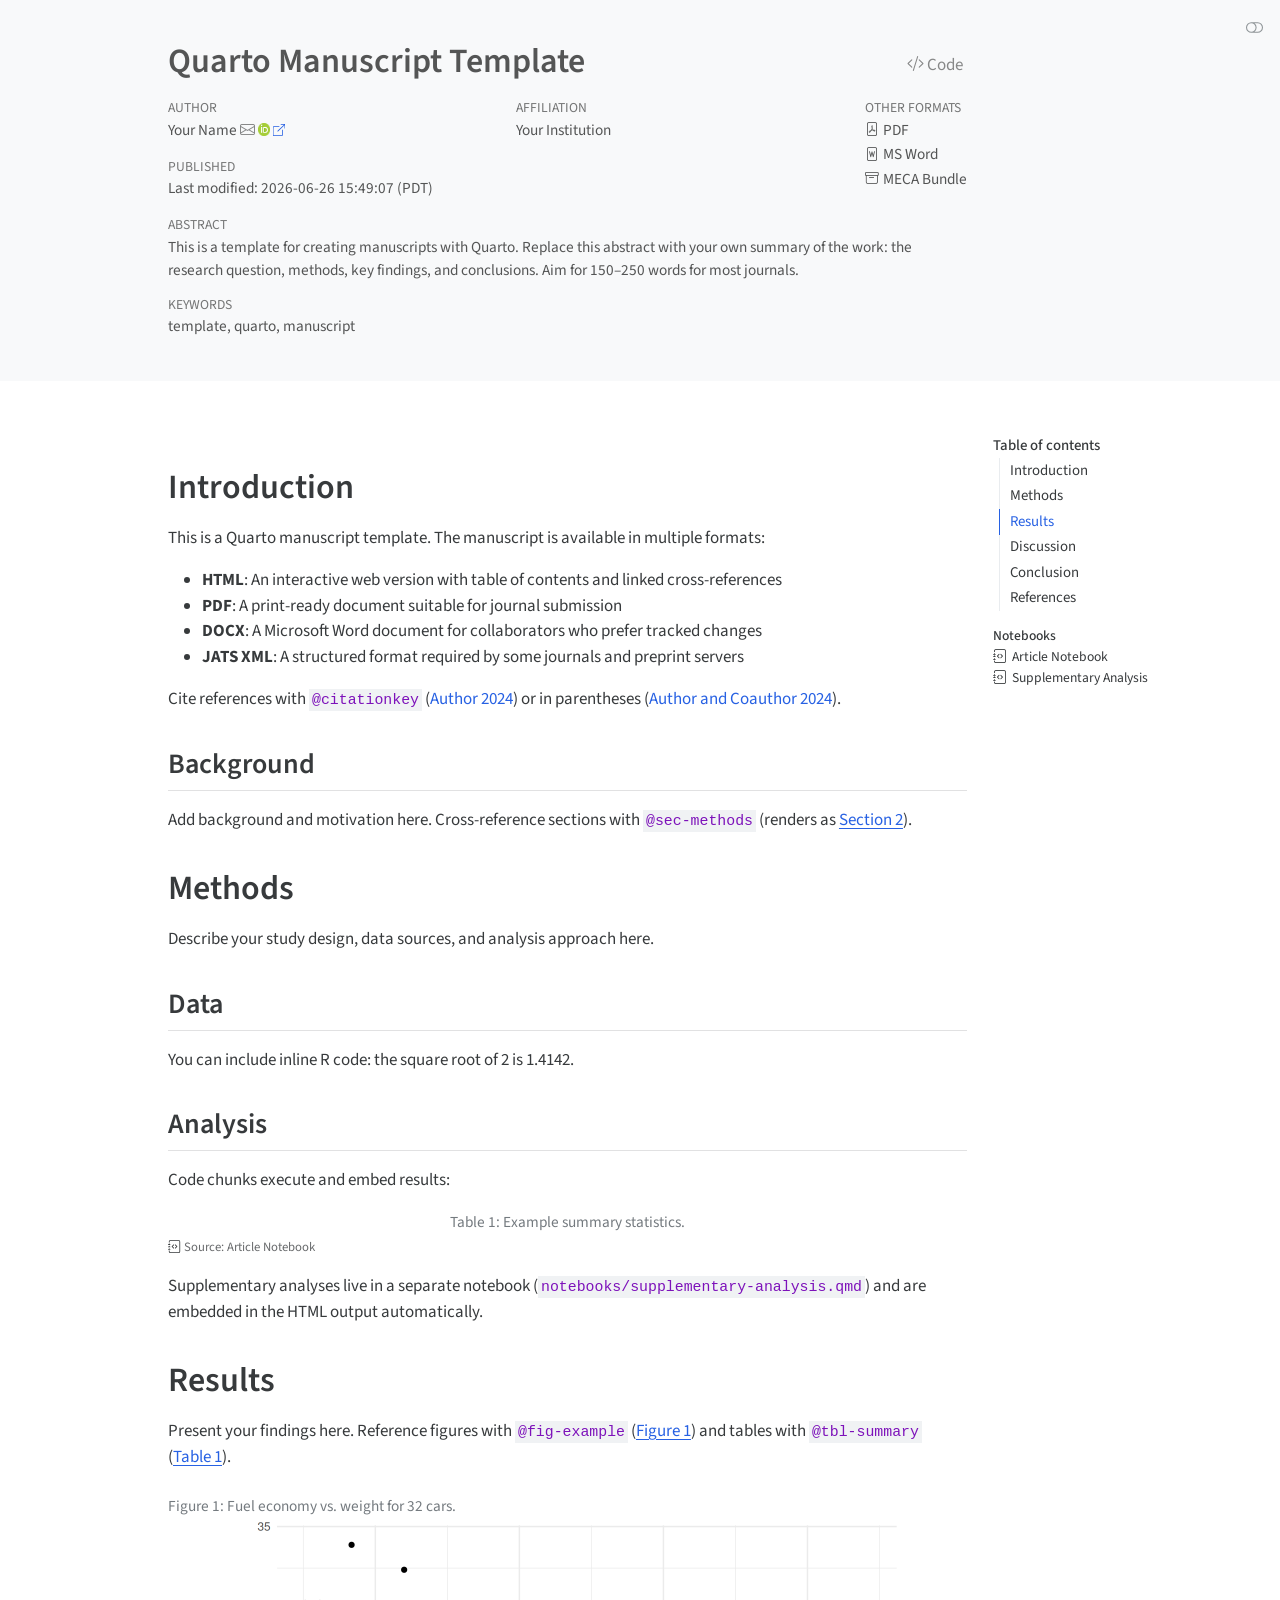
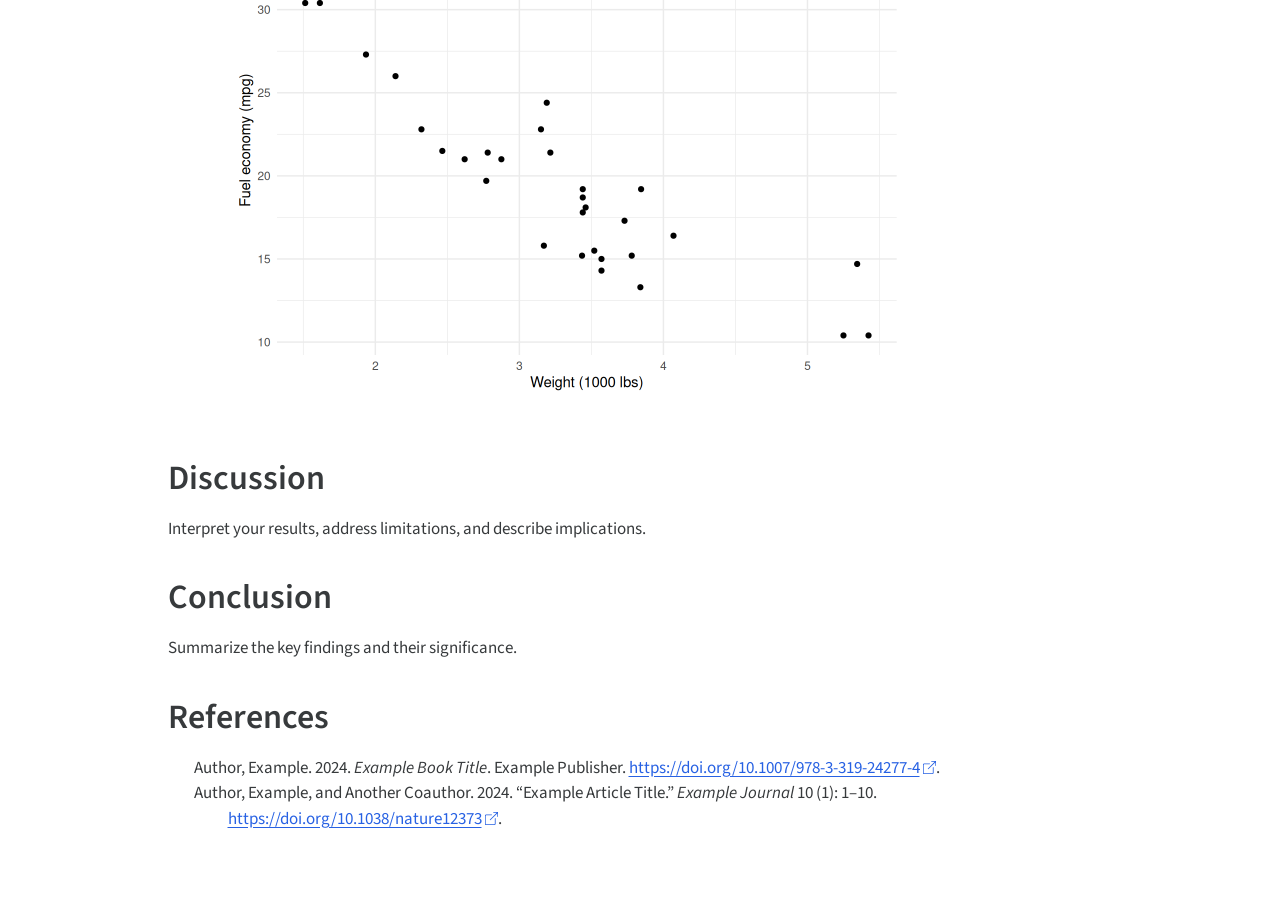
==== commit 3a5f5e31: "Deploy preview for PR 2 🛫" ====
--- a/pr-preview/pr-2/index.html
+++ b/pr-preview/pr-2/index.html
@@ -103,6 +103,86 @@
 <link href="site_libs/pagedtable-1.1/css/pagedtable.css" rel="stylesheet">
 <script src="site_libs/pagedtable-1.1/js/pagedtable.js"></script>
 <style>
+div.callout-exr.callout {
+  border-left-color: #FFA500;
+}
+div.callout-exr.callout-style-default .callout-header {
+  background-color: rgba(255, 165, 0, 0.13);
+}
+div.callout-exr .callout-toggle::before {  background-image: url('data:image/svg+xml,<svg xmlns="http://www.w3.org/2000/svg" width="16" height="16" fill="rgb(33, 37, 41)" class="bi bi-chevron-down" viewBox="0 0 16 16"><path fill-rule="evenodd" d="M1.646 4.646a.5.5 0 0 1 .708 0L8 10.293l5.646-5.647a.5.5 0 0 1 .708.708l-6 6a.5.5 0 0 1-.708 0l-6-6a.5.5 0 0 1 0-.708z"/></svg>');}
+div.callout-exr.callout-style-default .callout-icon::before, div.callout-exr.callout-titled .callout-icon::before {
+  background-image: url('data:image/svg+xml,<svg xmlns="http://www.w3.org/2000/svg" width="16" height="16" fill="%23FFA500" class="bi bi-exclamation-triangle" viewBox="0 0 16 16"><path d="M7.938 2.016A.13.13 0 0 1 8.002 2a.13.13 0 0 1 .063.016.146.146 0 0 1 .054.057l6.857 11.667c.036.06.035.124.002.183a.163.163 0 0 1-.054.06.116.116 0 0 1-.066.017H1.146a.115.115 0 0 1-.066-.017.163.163 0 0 1-.054-.06.176.176 0 0 1 .002-.183L7.884 2.073a.147.147 0 0 1 .054-.057zm1.044-.45a1.13 1.13 0 0 0-1.96 0L.165 13.233c-.457.778.091 1.767.98 1.767h13.713c.889 0 1.438-.99.98-1.767L8.982 1.566z"/></svg>');
+}
+div.callout-cor.callout {
+  border-left-color: #00838F;
+}
+div.callout-cor.callout-style-default .callout-header {
+  background-color: rgba(0, 131, 143, 0.13);
+}
+div.callout-cor .callout-toggle::before {  background-image: url('data:image/svg+xml,<svg xmlns="http://www.w3.org/2000/svg" width="16" height="16" fill="rgb(33, 37, 41)" class="bi bi-chevron-down" viewBox="0 0 16 16"><path fill-rule="evenodd" d="M1.646 4.646a.5.5 0 0 1 .708 0L8 10.293l5.646-5.647a.5.5 0 0 1 .708.708l-6 6a.5.5 0 0 1-.708 0l-6-6a.5.5 0 0 1 0-.708z"/></svg>');}
+div.callout-cor.callout-style-default .callout-icon::before, div.callout-cor.callout-titled .callout-icon::before {
+  background-image: url('data:image/svg+xml,<svg xmlns="http://www.w3.org/2000/svg" width="16" height="16" fill="%2300838F" class="bi bi-exclamation-triangle" viewBox="0 0 16 16"><path d="M7.938 2.016A.13.13 0 0 1 8.002 2a.13.13 0 0 1 .063.016.146.146 0 0 1 .054.057l6.857 11.667c.036.06.035.124.002.183a.163.163 0 0 1-.054.06.116.116 0 0 1-.066.017H1.146a.115.115 0 0 1-.066-.017.163.163 0 0 1-.054-.06.176.176 0 0 1 .002-.183L7.884 2.073a.147.147 0 0 1 .054-.057zm1.044-.45a1.13 1.13 0 0 0-1.96 0L.165 13.233c-.457.778.091 1.767.98 1.767h13.713c.889 0 1.438-.99.98-1.767L8.982 1.566z"/></svg>');
+}
+div.callout-solution.callout {
+  border-left-color: #4E342E;
+}
+div.callout-solution.callout-style-default .callout-header {
+  background-color: rgba(78, 52, 46, 0.13);
+}
+div.callout-solution .callout-toggle::before {  background-image: url('data:image/svg+xml,<svg xmlns="http://www.w3.org/2000/svg" width="16" height="16" fill="rgb(33, 37, 41)" class="bi bi-chevron-down" viewBox="0 0 16 16"><path fill-rule="evenodd" d="M1.646 4.646a.5.5 0 0 1 .708 0L8 10.293l5.646-5.647a.5.5 0 0 1 .708.708l-6 6a.5.5 0 0 1-.708 0l-6-6a.5.5 0 0 1 0-.708z"/></svg>');}
+div.callout-solution.callout-style-default .callout-icon::before, div.callout-solution.callout-titled .callout-icon::before {
+  background-image: url('data:image/svg+xml,<svg xmlns="http://www.w3.org/2000/svg" width="16" height="16" fill="%234E342E" class="bi bi-exclamation-triangle" viewBox="0 0 16 16"><path d="M7.938 2.016A.13.13 0 0 1 8.002 2a.13.13 0 0 1 .063.016.146.146 0 0 1 .054.057l6.857 11.667c.036.06.035.124.002.183a.163.163 0 0 1-.054.06.116.116 0 0 1-.066.017H1.146a.115.115 0 0 1-.066-.017.163.163 0 0 1-.054-.06.176.176 0 0 1 .002-.183L7.884 2.073a.147.147 0 0 1 .054-.057zm1.044-.45a1.13 1.13 0 0 0-1.96 0L.165 13.233c-.457.778.091 1.767.98 1.767h13.713c.889 0 1.438-.99.98-1.767L8.982 1.566z"/></svg>');
+}
+div.callout-def.callout {
+  border-left-color: #1B5E20;
+}
+div.callout-def.callout-style-default .callout-header {
+  background-color: rgba(27, 94, 32, 0.13);
+}
+div.callout-def .callout-toggle::before {  background-image: url('data:image/svg+xml,<svg xmlns="http://www.w3.org/2000/svg" width="16" height="16" fill="rgb(33, 37, 41)" class="bi bi-chevron-down" viewBox="0 0 16 16"><path fill-rule="evenodd" d="M1.646 4.646a.5.5 0 0 1 .708 0L8 10.293l5.646-5.647a.5.5 0 0 1 .708.708l-6 6a.5.5 0 0 1-.708 0l-6-6a.5.5 0 0 1 0-.708z"/></svg>');}
+div.callout-def.callout-style-default .callout-icon::before, div.callout-def.callout-titled .callout-icon::before {
+  background-image: url('data:image/svg+xml,<svg xmlns="http://www.w3.org/2000/svg" width="16" height="16" fill="%231B5E20" class="bi bi-exclamation-triangle" viewBox="0 0 16 16"><path d="M7.938 2.016A.13.13 0 0 1 8.002 2a.13.13 0 0 1 .063.016.146.146 0 0 1 .054.057l6.857 11.667c.036.06.035.124.002.183a.163.163 0 0 1-.054.06.116.116 0 0 1-.066.017H1.146a.115.115 0 0 1-.066-.017.163.163 0 0 1-.054-.06.176.176 0 0 1 .002-.183L7.884 2.073a.147.147 0 0 1 .054-.057zm1.044-.45a1.13 1.13 0 0 0-1.96 0L.165 13.233c-.457.778.091 1.767.98 1.767h13.713c.889 0 1.438-.99.98-1.767L8.982 1.566z"/></svg>');
+}
+div.callout-cnj.callout {
+  border-left-color: #558B2F;
+}
+div.callout-cnj.callout-style-default .callout-header {
+  background-color: rgba(85, 139, 47, 0.13);
+}
+div.callout-cnj .callout-toggle::before {  background-image: url('data:image/svg+xml,<svg xmlns="http://www.w3.org/2000/svg" width="16" height="16" fill="rgb(33, 37, 41)" class="bi bi-chevron-down" viewBox="0 0 16 16"><path fill-rule="evenodd" d="M1.646 4.646a.5.5 0 0 1 .708 0L8 10.293l5.646-5.647a.5.5 0 0 1 .708.708l-6 6a.5.5 0 0 1-.708 0l-6-6a.5.5 0 0 1 0-.708z"/></svg>');}
+div.callout-cnj.callout-style-default .callout-icon::before, div.callout-cnj.callout-titled .callout-icon::before {
+  background-image: url('data:image/svg+xml,<svg xmlns="http://www.w3.org/2000/svg" width="16" height="16" fill="%23558B2F" class="bi bi-exclamation-triangle" viewBox="0 0 16 16"><path d="M7.938 2.016A.13.13 0 0 1 8.002 2a.13.13 0 0 1 .063.016.146.146 0 0 1 .054.057l6.857 11.667c.036.06.035.124.002.183a.163.163 0 0 1-.054.06.116.116 0 0 1-.066.017H1.146a.115.115 0 0 1-.066-.017.163.163 0 0 1-.054-.06.176.176 0 0 1 .002-.183L7.884 2.073a.147.147 0 0 1 .054-.057zm1.044-.45a1.13 1.13 0 0 0-1.96 0L.165 13.233c-.457.778.091 1.767.98 1.767h13.713c.889 0 1.438-.99.98-1.767L8.982 1.566z"/></svg>');
+}
+div.callout-exm.callout {
+  border-left-color: #6A1B9A;
+}
+div.callout-exm.callout-style-default .callout-header {
+  background-color: rgba(106, 27, 154, 0.13);
+}
+div.callout-exm .callout-toggle::before {  background-image: url('data:image/svg+xml,<svg xmlns="http://www.w3.org/2000/svg" width="16" height="16" fill="rgb(33, 37, 41)" class="bi bi-chevron-down" viewBox="0 0 16 16"><path fill-rule="evenodd" d="M1.646 4.646a.5.5 0 0 1 .708 0L8 10.293l5.646-5.647a.5.5 0 0 1 .708.708l-6 6a.5.5 0 0 1-.708 0l-6-6a.5.5 0 0 1 0-.708z"/></svg>');}
+div.callout-exm.callout-style-default .callout-icon::before, div.callout-exm.callout-titled .callout-icon::before {
+  background-image: url('data:image/svg+xml,<svg xmlns="http://www.w3.org/2000/svg" width="16" height="16" fill="%236A1B9A" class="bi bi-exclamation-triangle" viewBox="0 0 16 16"><path d="M7.938 2.016A.13.13 0 0 1 8.002 2a.13.13 0 0 1 .063.016.146.146 0 0 1 .054.057l6.857 11.667c.036.06.035.124.002.183a.163.163 0 0 1-.054.06.116.116 0 0 1-.066.017H1.146a.115.115 0 0 1-.066-.017.163.163 0 0 1-.054-.06.176.176 0 0 1 .002-.183L7.884 2.073a.147.147 0 0 1 .054-.057zm1.044-.45a1.13 1.13 0 0 0-1.96 0L.165 13.233c-.457.778.091 1.767.98 1.767h13.713c.889 0 1.438-.99.98-1.767L8.982 1.566z"/></svg>');
+}
+div.callout-lem.callout {
+  border-left-color: #1565C0;
+}
+div.callout-lem.callout-style-default .callout-header {
+  background-color: rgba(21, 101, 192, 0.13);
+}
+div.callout-lem .callout-toggle::before {  background-image: url('data:image/svg+xml,<svg xmlns="http://www.w3.org/2000/svg" width="16" height="16" fill="rgb(33, 37, 41)" class="bi bi-chevron-down" viewBox="0 0 16 16"><path fill-rule="evenodd" d="M1.646 4.646a.5.5 0 0 1 .708 0L8 10.293l5.646-5.647a.5.5 0 0 1 .708.708l-6 6a.5.5 0 0 1-.708 0l-6-6a.5.5 0 0 1 0-.708z"/></svg>');}
+div.callout-lem.callout-style-default .callout-icon::before, div.callout-lem.callout-titled .callout-icon::before {
+  background-image: url('data:image/svg+xml,<svg xmlns="http://www.w3.org/2000/svg" width="16" height="16" fill="%231565C0" class="bi bi-exclamation-triangle" viewBox="0 0 16 16"><path d="M7.938 2.016A.13.13 0 0 1 8.002 2a.13.13 0 0 1 .063.016.146.146 0 0 1 .054.057l6.857 11.667c.036.06.035.124.002.183a.163.163 0 0 1-.054.06.116.116 0 0 1-.066.017H1.146a.115.115 0 0 1-.066-.017.163.163 0 0 1-.054-.06.176.176 0 0 1 .002-.183L7.884 2.073a.147.147 0 0 1 .054-.057zm1.044-.45a1.13 1.13 0 0 0-1.96 0L.165 13.233c-.457.778.091 1.767.98 1.767h13.713c.889 0 1.438-.99.98-1.767L8.982 1.566z"/></svg>');
+}
+div.callout-proof.callout {
+  border-left-color: #37474F;
+}
+div.callout-proof.callout-style-default .callout-header {
+  background-color: rgba(55, 71, 79, 0.13);
+}
+div.callout-proof .callout-toggle::before {  background-image: url('data:image/svg+xml,<svg xmlns="http://www.w3.org/2000/svg" width="16" height="16" fill="rgb(33, 37, 41)" class="bi bi-chevron-down" viewBox="0 0 16 16"><path fill-rule="evenodd" d="M1.646 4.646a.5.5 0 0 1 .708 0L8 10.293l5.646-5.647a.5.5 0 0 1 .708.708l-6 6a.5.5 0 0 1-.708 0l-6-6a.5.5 0 0 1 0-.708z"/></svg>');}
+div.callout-proof.callout-style-default .callout-icon::before, div.callout-proof.callout-titled .callout-icon::before {
+  background-image: url('data:image/svg+xml,<svg xmlns="http://www.w3.org/2000/svg" width="16" height="16" fill="%2337474F" class="bi bi-exclamation-triangle" viewBox="0 0 16 16"><path d="M7.938 2.016A.13.13 0 0 1 8.002 2a.13.13 0 0 1 .063.016.146.146 0 0 1 .054.057l6.857 11.667c.036.06.035.124.002.183a.163.163 0 0 1-.054.06.116.116 0 0 1-.066.017H1.146a.115.115 0 0 1-.066-.017.163.163 0 0 1-.054-.06.176.176 0 0 1 .002-.183L7.884 2.073a.147.147 0 0 1 .054-.057zm1.044-.45a1.13 1.13 0 0 0-1.96 0L.165 13.233c-.457.778.091 1.767.98 1.767h13.713c.889 0 1.438-.99.98-1.767L8.982 1.566z"/></svg>');
+}
 div.callout-remark.callout {
   border-left-color: #AD1457;
 }
@@ -113,66 +193,6 @@
 div.callout-remark.callout-style-default .callout-icon::before, div.callout-remark.callout-titled .callout-icon::before {
   background-image: url('data:image/svg+xml,<svg xmlns="http://www.w3.org/2000/svg" width="16" height="16" fill="%23AD1457" class="bi bi-exclamation-triangle" viewBox="0 0 16 16"><path d="M7.938 2.016A.13.13 0 0 1 8.002 2a.13.13 0 0 1 .063.016.146.146 0 0 1 .054.057l6.857 11.667c.036.06.035.124.002.183a.163.163 0 0 1-.054.06.116.116 0 0 1-.066.017H1.146a.115.115 0 0 1-.066-.017.163.163 0 0 1-.054-.06.176.176 0 0 1 .002-.183L7.884 2.073a.147.147 0 0 1 .054-.057zm1.044-.45a1.13 1.13 0 0 0-1.96 0L.165 13.233c-.457.778.091 1.767.98 1.767h13.713c.889 0 1.438-.99.98-1.767L8.982 1.566z"/></svg>');
 }
-div.callout-def.callout {
-  border-left-color: #1B5E20;
-}
-div.callout-def.callout-style-default .callout-header {
-  background-color: rgba(27, 94, 32, 0.13);
-}
-div.callout-def .callout-toggle::before {  background-image: url('data:image/svg+xml,<svg xmlns="http://www.w3.org/2000/svg" width="16" height="16" fill="rgb(33, 37, 41)" class="bi bi-chevron-down" viewBox="0 0 16 16"><path fill-rule="evenodd" d="M1.646 4.646a.5.5 0 0 1 .708 0L8 10.293l5.646-5.647a.5.5 0 0 1 .708.708l-6 6a.5.5 0 0 1-.708 0l-6-6a.5.5 0 0 1 0-.708z"/></svg>');}
-div.callout-def.callout-style-default .callout-icon::before, div.callout-def.callout-titled .callout-icon::before {
-  background-image: url('data:image/svg+xml,<svg xmlns="http://www.w3.org/2000/svg" width="16" height="16" fill="%231B5E20" class="bi bi-exclamation-triangle" viewBox="0 0 16 16"><path d="M7.938 2.016A.13.13 0 0 1 8.002 2a.13.13 0 0 1 .063.016.146.146 0 0 1 .054.057l6.857 11.667c.036.06.035.124.002.183a.163.163 0 0 1-.054.06.116.116 0 0 1-.066.017H1.146a.115.115 0 0 1-.066-.017.163.163 0 0 1-.054-.06.176.176 0 0 1 .002-.183L7.884 2.073a.147.147 0 0 1 .054-.057zm1.044-.45a1.13 1.13 0 0 0-1.96 0L.165 13.233c-.457.778.091 1.767.98 1.767h13.713c.889 0 1.438-.99.98-1.767L8.982 1.566z"/></svg>');
-}
-div.callout-cor.callout {
-  border-left-color: #00838F;
-}
-div.callout-cor.callout-style-default .callout-header {
-  background-color: rgba(0, 131, 143, 0.13);
-}
-div.callout-cor .callout-toggle::before {  background-image: url('data:image/svg+xml,<svg xmlns="http://www.w3.org/2000/svg" width="16" height="16" fill="rgb(33, 37, 41)" class="bi bi-chevron-down" viewBox="0 0 16 16"><path fill-rule="evenodd" d="M1.646 4.646a.5.5 0 0 1 .708 0L8 10.293l5.646-5.647a.5.5 0 0 1 .708.708l-6 6a.5.5 0 0 1-.708 0l-6-6a.5.5 0 0 1 0-.708z"/></svg>');}
-div.callout-cor.callout-style-default .callout-icon::before, div.callout-cor.callout-titled .callout-icon::before {
-  background-image: url('data:image/svg+xml,<svg xmlns="http://www.w3.org/2000/svg" width="16" height="16" fill="%2300838F" class="bi bi-exclamation-triangle" viewBox="0 0 16 16"><path d="M7.938 2.016A.13.13 0 0 1 8.002 2a.13.13 0 0 1 .063.016.146.146 0 0 1 .054.057l6.857 11.667c.036.06.035.124.002.183a.163.163 0 0 1-.054.06.116.116 0 0 1-.066.017H1.146a.115.115 0 0 1-.066-.017.163.163 0 0 1-.054-.06.176.176 0 0 1 .002-.183L7.884 2.073a.147.147 0 0 1 .054-.057zm1.044-.45a1.13 1.13 0 0 0-1.96 0L.165 13.233c-.457.778.091 1.767.98 1.767h13.713c.889 0 1.438-.99.98-1.767L8.982 1.566z"/></svg>');
-}
-div.callout-lem.callout {
-  border-left-color: #1565C0;
-}
-div.callout-lem.callout-style-default .callout-header {
-  background-color: rgba(21, 101, 192, 0.13);
-}
-div.callout-lem .callout-toggle::before {  background-image: url('data:image/svg+xml,<svg xmlns="http://www.w3.org/2000/svg" width="16" height="16" fill="rgb(33, 37, 41)" class="bi bi-chevron-down" viewBox="0 0 16 16"><path fill-rule="evenodd" d="M1.646 4.646a.5.5 0 0 1 .708 0L8 10.293l5.646-5.647a.5.5 0 0 1 .708.708l-6 6a.5.5 0 0 1-.708 0l-6-6a.5.5 0 0 1 0-.708z"/></svg>');}
-div.callout-lem.callout-style-default .callout-icon::before, div.callout-lem.callout-titled .callout-icon::before {
-  background-image: url('data:image/svg+xml,<svg xmlns="http://www.w3.org/2000/svg" width="16" height="16" fill="%231565C0" class="bi bi-exclamation-triangle" viewBox="0 0 16 16"><path d="M7.938 2.016A.13.13 0 0 1 8.002 2a.13.13 0 0 1 .063.016.146.146 0 0 1 .054.057l6.857 11.667c.036.06.035.124.002.183a.163.163 0 0 1-.054.06.116.116 0 0 1-.066.017H1.146a.115.115 0 0 1-.066-.017.163.163 0 0 1-.054-.06.176.176 0 0 1 .002-.183L7.884 2.073a.147.147 0 0 1 .054-.057zm1.044-.45a1.13 1.13 0 0 0-1.96 0L.165 13.233c-.457.778.091 1.767.98 1.767h13.713c.889 0 1.438-.99.98-1.767L8.982 1.566z"/></svg>');
-}
-div.callout-exm.callout {
-  border-left-color: #6A1B9A;
-}
-div.callout-exm.callout-style-default .callout-header {
-  background-color: rgba(106, 27, 154, 0.13);
-}
-div.callout-exm .callout-toggle::before {  background-image: url('data:image/svg+xml,<svg xmlns="http://www.w3.org/2000/svg" width="16" height="16" fill="rgb(33, 37, 41)" class="bi bi-chevron-down" viewBox="0 0 16 16"><path fill-rule="evenodd" d="M1.646 4.646a.5.5 0 0 1 .708 0L8 10.293l5.646-5.647a.5.5 0 0 1 .708.708l-6 6a.5.5 0 0 1-.708 0l-6-6a.5.5 0 0 1 0-.708z"/></svg>');}
-div.callout-exm.callout-style-default .callout-icon::before, div.callout-exm.callout-titled .callout-icon::before {
-  background-image: url('data:image/svg+xml,<svg xmlns="http://www.w3.org/2000/svg" width="16" height="16" fill="%236A1B9A" class="bi bi-exclamation-triangle" viewBox="0 0 16 16"><path d="M7.938 2.016A.13.13 0 0 1 8.002 2a.13.13 0 0 1 .063.016.146.146 0 0 1 .054.057l6.857 11.667c.036.06.035.124.002.183a.163.163 0 0 1-.054.06.116.116 0 0 1-.066.017H1.146a.115.115 0 0 1-.066-.017.163.163 0 0 1-.054-.06.176.176 0 0 1 .002-.183L7.884 2.073a.147.147 0 0 1 .054-.057zm1.044-.45a1.13 1.13 0 0 0-1.96 0L.165 13.233c-.457.778.091 1.767.98 1.767h13.713c.889 0 1.438-.99.98-1.767L8.982 1.566z"/></svg>');
-}
-div.callout-cnj.callout {
-  border-left-color: #558B2F;
-}
-div.callout-cnj.callout-style-default .callout-header {
-  background-color: rgba(85, 139, 47, 0.13);
-}
-div.callout-cnj .callout-toggle::before {  background-image: url('data:image/svg+xml,<svg xmlns="http://www.w3.org/2000/svg" width="16" height="16" fill="rgb(33, 37, 41)" class="bi bi-chevron-down" viewBox="0 0 16 16"><path fill-rule="evenodd" d="M1.646 4.646a.5.5 0 0 1 .708 0L8 10.293l5.646-5.647a.5.5 0 0 1 .708.708l-6 6a.5.5 0 0 1-.708 0l-6-6a.5.5 0 0 1 0-.708z"/></svg>');}
-div.callout-cnj.callout-style-default .callout-icon::before, div.callout-cnj.callout-titled .callout-icon::before {
-  background-image: url('data:image/svg+xml,<svg xmlns="http://www.w3.org/2000/svg" width="16" height="16" fill="%23558B2F" class="bi bi-exclamation-triangle" viewBox="0 0 16 16"><path d="M7.938 2.016A.13.13 0 0 1 8.002 2a.13.13 0 0 1 .063.016.146.146 0 0 1 .054.057l6.857 11.667c.036.06.035.124.002.183a.163.163 0 0 1-.054.06.116.116 0 0 1-.066.017H1.146a.115.115 0 0 1-.066-.017.163.163 0 0 1-.054-.06.176.176 0 0 1 .002-.183L7.884 2.073a.147.147 0 0 1 .054-.057zm1.044-.45a1.13 1.13 0 0 0-1.96 0L.165 13.233c-.457.778.091 1.767.98 1.767h13.713c.889 0 1.438-.99.98-1.767L8.982 1.566z"/></svg>');
-}
-div.callout-proof.callout {
-  border-left-color: #37474F;
-}
-div.callout-proof.callout-style-default .callout-header {
-  background-color: rgba(55, 71, 79, 0.13);
-}
-div.callout-proof .callout-toggle::before {  background-image: url('data:image/svg+xml,<svg xmlns="http://www.w3.org/2000/svg" width="16" height="16" fill="rgb(33, 37, 41)" class="bi bi-chevron-down" viewBox="0 0 16 16"><path fill-rule="evenodd" d="M1.646 4.646a.5.5 0 0 1 .708 0L8 10.293l5.646-5.647a.5.5 0 0 1 .708.708l-6 6a.5.5 0 0 1-.708 0l-6-6a.5.5 0 0 1 0-.708z"/></svg>');}
-div.callout-proof.callout-style-default .callout-icon::before, div.callout-proof.callout-titled .callout-icon::before {
-  background-image: url('data:image/svg+xml,<svg xmlns="http://www.w3.org/2000/svg" width="16" height="16" fill="%2337474F" class="bi bi-exclamation-triangle" viewBox="0 0 16 16"><path d="M7.938 2.016A.13.13 0 0 1 8.002 2a.13.13 0 0 1 .063.016.146.146 0 0 1 .054.057l6.857 11.667c.036.06.035.124.002.183a.163.163 0 0 1-.054.06.116.116 0 0 1-.066.017H1.146a.115.115 0 0 1-.066-.017.163.163 0 0 1-.054-.06.176.176 0 0 1 .002-.183L7.884 2.073a.147.147 0 0 1 .054-.057zm1.044-.45a1.13 1.13 0 0 0-1.96 0L.165 13.233c-.457.778.091 1.767.98 1.767h13.713c.889 0 1.438-.99.98-1.767L8.982 1.566z"/></svg>');
-}
 div.callout-prp.callout {
   border-left-color: #827717;
 }
@@ -182,26 +202,6 @@
 div.callout-prp .callout-toggle::before {  background-image: url('data:image/svg+xml,<svg xmlns="http://www.w3.org/2000/svg" width="16" height="16" fill="rgb(33, 37, 41)" class="bi bi-chevron-down" viewBox="0 0 16 16"><path fill-rule="evenodd" d="M1.646 4.646a.5.5 0 0 1 .708 0L8 10.293l5.646-5.647a.5.5 0 0 1 .708.708l-6 6a.5.5 0 0 1-.708 0l-6-6a.5.5 0 0 1 0-.708z"/></svg>');}
 div.callout-prp.callout-style-default .callout-icon::before, div.callout-prp.callout-titled .callout-icon::before {
   background-image: url('data:image/svg+xml,<svg xmlns="http://www.w3.org/2000/svg" width="16" height="16" fill="%23827717" class="bi bi-exclamation-triangle" viewBox="0 0 16 16"><path d="M7.938 2.016A.13.13 0 0 1 8.002 2a.13.13 0 0 1 .063.016.146.146 0 0 1 .054.057l6.857 11.667c.036.06.035.124.002.183a.163.163 0 0 1-.054.06.116.116 0 0 1-.066.017H1.146a.115.115 0 0 1-.066-.017.163.163 0 0 1-.054-.06.176.176 0 0 1 .002-.183L7.884 2.073a.147.147 0 0 1 .054-.057zm1.044-.45a1.13 1.13 0 0 0-1.96 0L.165 13.233c-.457.778.091 1.767.98 1.767h13.713c.889 0 1.438-.99.98-1.767L8.982 1.566z"/></svg>');
-}
-div.callout-exr.callout {
-  border-left-color: #FFA500;
-}
-div.callout-exr.callout-style-default .callout-header {
-  background-color: rgba(255, 165, 0, 0.13);
-}
-div.callout-exr .callout-toggle::before {  background-image: url('data:image/svg+xml,<svg xmlns="http://www.w3.org/2000/svg" width="16" height="16" fill="rgb(33, 37, 41)" class="bi bi-chevron-down" viewBox="0 0 16 16"><path fill-rule="evenodd" d="M1.646 4.646a.5.5 0 0 1 .708 0L8 10.293l5.646-5.647a.5.5 0 0 1 .708.708l-6 6a.5.5 0 0 1-.708 0l-6-6a.5.5 0 0 1 0-.708z"/></svg>');}
-div.callout-exr.callout-style-default .callout-icon::before, div.callout-exr.callout-titled .callout-icon::before {
-  background-image: url('data:image/svg+xml,<svg xmlns="http://www.w3.org/2000/svg" width="16" height="16" fill="%23FFA500" class="bi bi-exclamation-triangle" viewBox="0 0 16 16"><path d="M7.938 2.016A.13.13 0 0 1 8.002 2a.13.13 0 0 1 .063.016.146.146 0 0 1 .054.057l6.857 11.667c.036.06.035.124.002.183a.163.163 0 0 1-.054.06.116.116 0 0 1-.066.017H1.146a.115.115 0 0 1-.066-.017.163.163 0 0 1-.054-.06.176.176 0 0 1 .002-.183L7.884 2.073a.147.147 0 0 1 .054-.057zm1.044-.45a1.13 1.13 0 0 0-1.96 0L.165 13.233c-.457.778.091 1.767.98 1.767h13.713c.889 0 1.438-.99.98-1.767L8.982 1.566z"/></svg>');
-}
-div.callout-solution.callout {
-  border-left-color: #4E342E;
-}
-div.callout-solution.callout-style-default .callout-header {
-  background-color: rgba(78, 52, 46, 0.13);
-}
-div.callout-solution .callout-toggle::before {  background-image: url('data:image/svg+xml,<svg xmlns="http://www.w3.org/2000/svg" width="16" height="16" fill="rgb(33, 37, 41)" class="bi bi-chevron-down" viewBox="0 0 16 16"><path fill-rule="evenodd" d="M1.646 4.646a.5.5 0 0 1 .708 0L8 10.293l5.646-5.647a.5.5 0 0 1 .708.708l-6 6a.5.5 0 0 1-.708 0l-6-6a.5.5 0 0 1 0-.708z"/></svg>');}
-div.callout-solution.callout-style-default .callout-icon::before, div.callout-solution.callout-titled .callout-icon::before {
-  background-image: url('data:image/svg+xml,<svg xmlns="http://www.w3.org/2000/svg" width="16" height="16" fill="%234E342E" class="bi bi-exclamation-triangle" viewBox="0 0 16 16"><path d="M7.938 2.016A.13.13 0 0 1 8.002 2a.13.13 0 0 1 .063.016.146.146 0 0 1 .054.057l6.857 11.667c.036.06.035.124.002.183a.163.163 0 0 1-.054.06.116.116 0 0 1-.066.017H1.146a.115.115 0 0 1-.066-.017.163.163 0 0 1-.054-.06.176.176 0 0 1 .002-.183L7.884 2.073a.147.147 0 0 1 .054-.057zm1.044-.45a1.13 1.13 0 0 0-1.96 0L.165 13.233c-.457.778.091 1.767.98 1.767h13.713c.889 0 1.438-.99.98-1.767L8.982 1.566z"/></svg>');
 }
 </style>
 
@@ -417,7 +417,7 @@
                 <div>
             <div class="quarto-title-meta-heading">Published</div>
             <div class="quarto-title-meta-contents">
-              <p class="date">Last modified: 2026-06-26 15:36:34 (PDT)</p>
+              <p class="date">Last modified: 2026-06-26 15:49:07 (PDT)</p>
             </div>
           </div>
           
